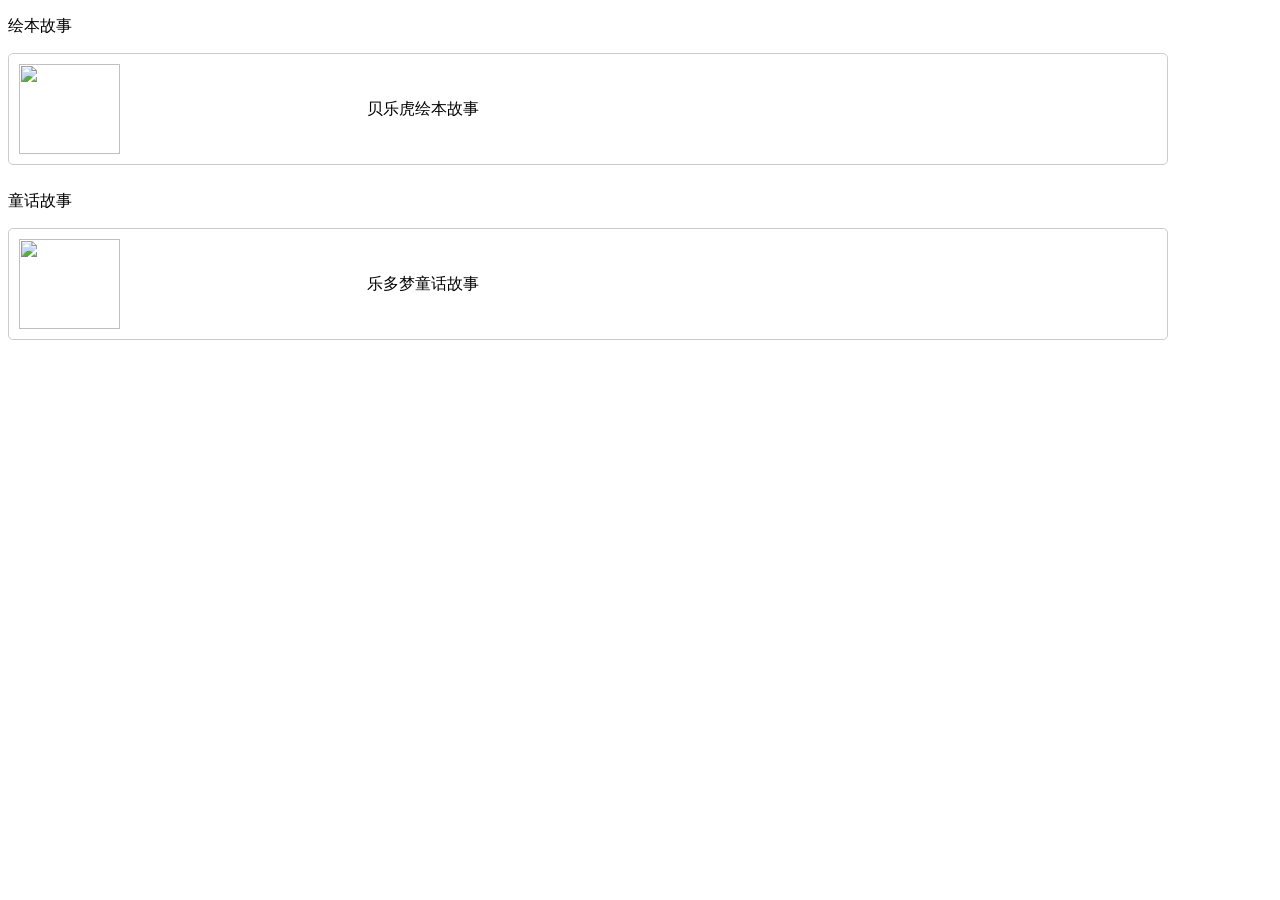
==== docs/index.html @ 776afb4c "dd" ====
<!DOCTYPE html>
<html lang="en">

<head>
    <meta charset="UTF-8">

    <meta name="viewport"
        content="width=device-width, initial-scale=1.0, minimum-scale=0.5, maximum-scale=2.0, user-scalable=yes" />
    <meta name="apple-mobile-web-app-capable" content="yes" />
    <meta name="format-detection" content="telephone=no" />
    <link rel="manifest" href="manifest.json" />
    <title>故事</title>
    <script type="text/javascript" src="js/httpclient.js"></script>
    <style>
        .cate-list {
            display: flex;
            flex-direction: column;
            align-items: flex-start;
            width: 100%;
        }

        .cate-item {
            display: flex;
            align-items: center;
            cursor: pointer;
            text-align: left;
            padding: 10px;
            border: 1px solid #ccc;
            margin-bottom: 10px;
            background-color: white;
            border-radius: 5px;
            width: 90%;
        }

        .cate-item img {
            width: 30%;
            height: 90px;
            margin-right: 10px;
        }

        .cate-item p {
            margin: 0;
            width: 70%;
            font-size: 16px;
        }
    </style>
</head>

<body>
    <div id ="cate-list">
        
    </div>
</body>
<script>
    makeRequest('GET', "json/cate.json", null, (err, data) => {
        for (var cate in data){
            var p = document.createElement("p");
            p.innerHTML = cate;
            document.getElementById("cate-list").appendChild(p);

            var list = data[cate];
            for (var index in list){
                var item = list[index];
                var div = document.createElement("div");
                div.setAttribute("class","cate-list");

                var imgdiv = document.createElement("div");
                imgdiv.setAttribute("class","cate-item");
                imgdiv.setAttribute("data-cate-id",item["id"]);

                var img = document.createElement("img");
                img.setAttribute("src",item["icon"]);
                
                var catName = document.createElement("p");
                catName.innerHTML = item["name"];

                imgdiv.appendChild(img);
                imgdiv.appendChild(catName);

                div.appendChild(imgdiv);

                document.getElementById("cate-list").appendChild(div);
            }
        }

        var cateItems = document.querySelectorAll('.cate-item');
        cateItems.forEach(function (item) {
            item.addEventListener('click', function () {
                var catId = item.getAttribute('data-cate-id');
                window.location.href="cate.html?id="+ catId
            });
        });
    });
    
</script>

</html>
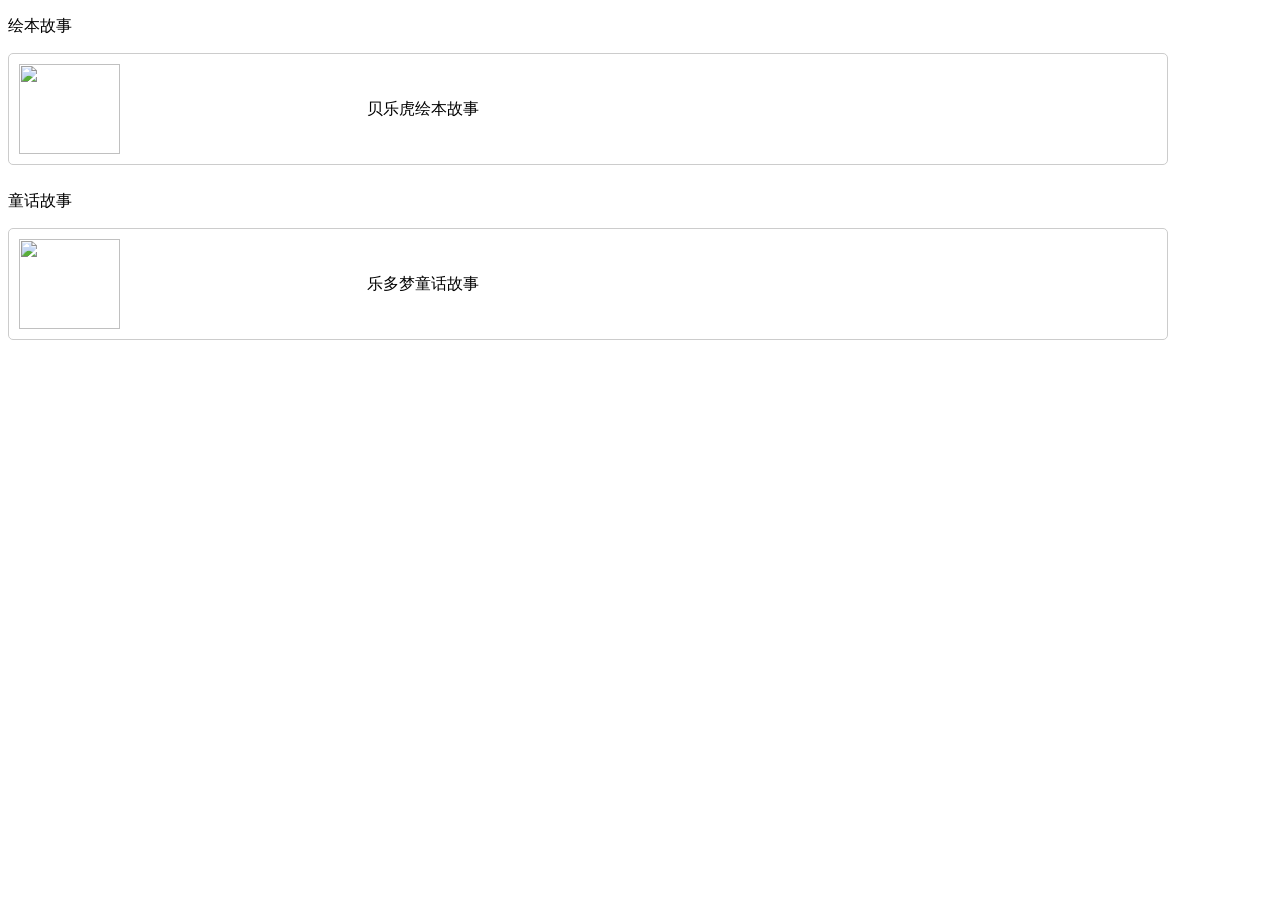
==== commit 60fb108f: "cv" ====
--- a/docs/index.html
+++ b/docs/index.html
@@ -45,7 +45,27 @@
         }
     </style>
 </head>
-
+<script>
+    const registerServiceWorker = async () => {
+  if ("serviceWorker" in navigator) {
+    try {
+      const registration = await navigator.serviceWorker.register("/js/sw.js", {
+        scope: "/",
+      });
+      if (registration.installing) {
+        console.log("Service worker installing");
+      } else if (registration.waiting) {
+        console.log("Service worker installed");
+      } else if (registration.active) {
+        console.log("Service worker active");
+      }
+    } catch (error) {
+      console.error(`Registration failed with ${error}`);
+    }
+  }
+};
+   registerServiceWorker();
+</script>
 <body>
     <div id ="cate-list">
         
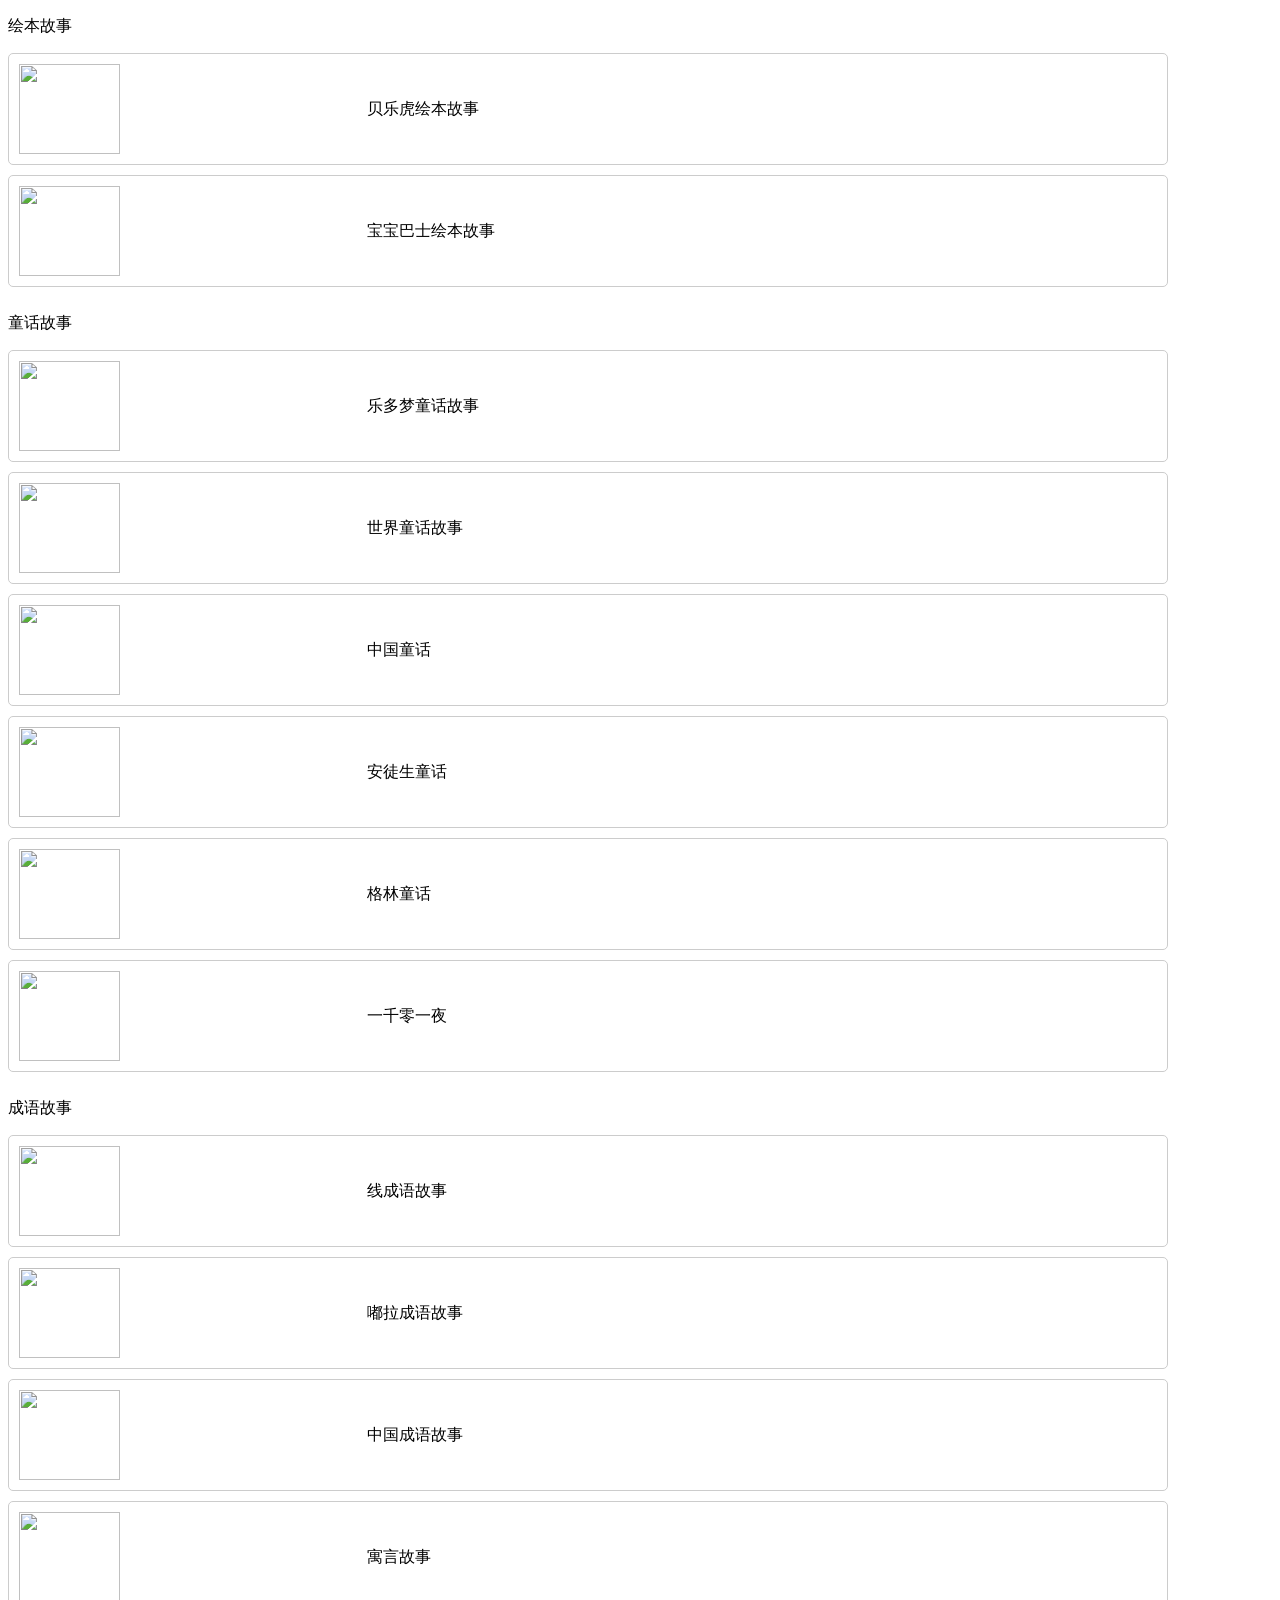
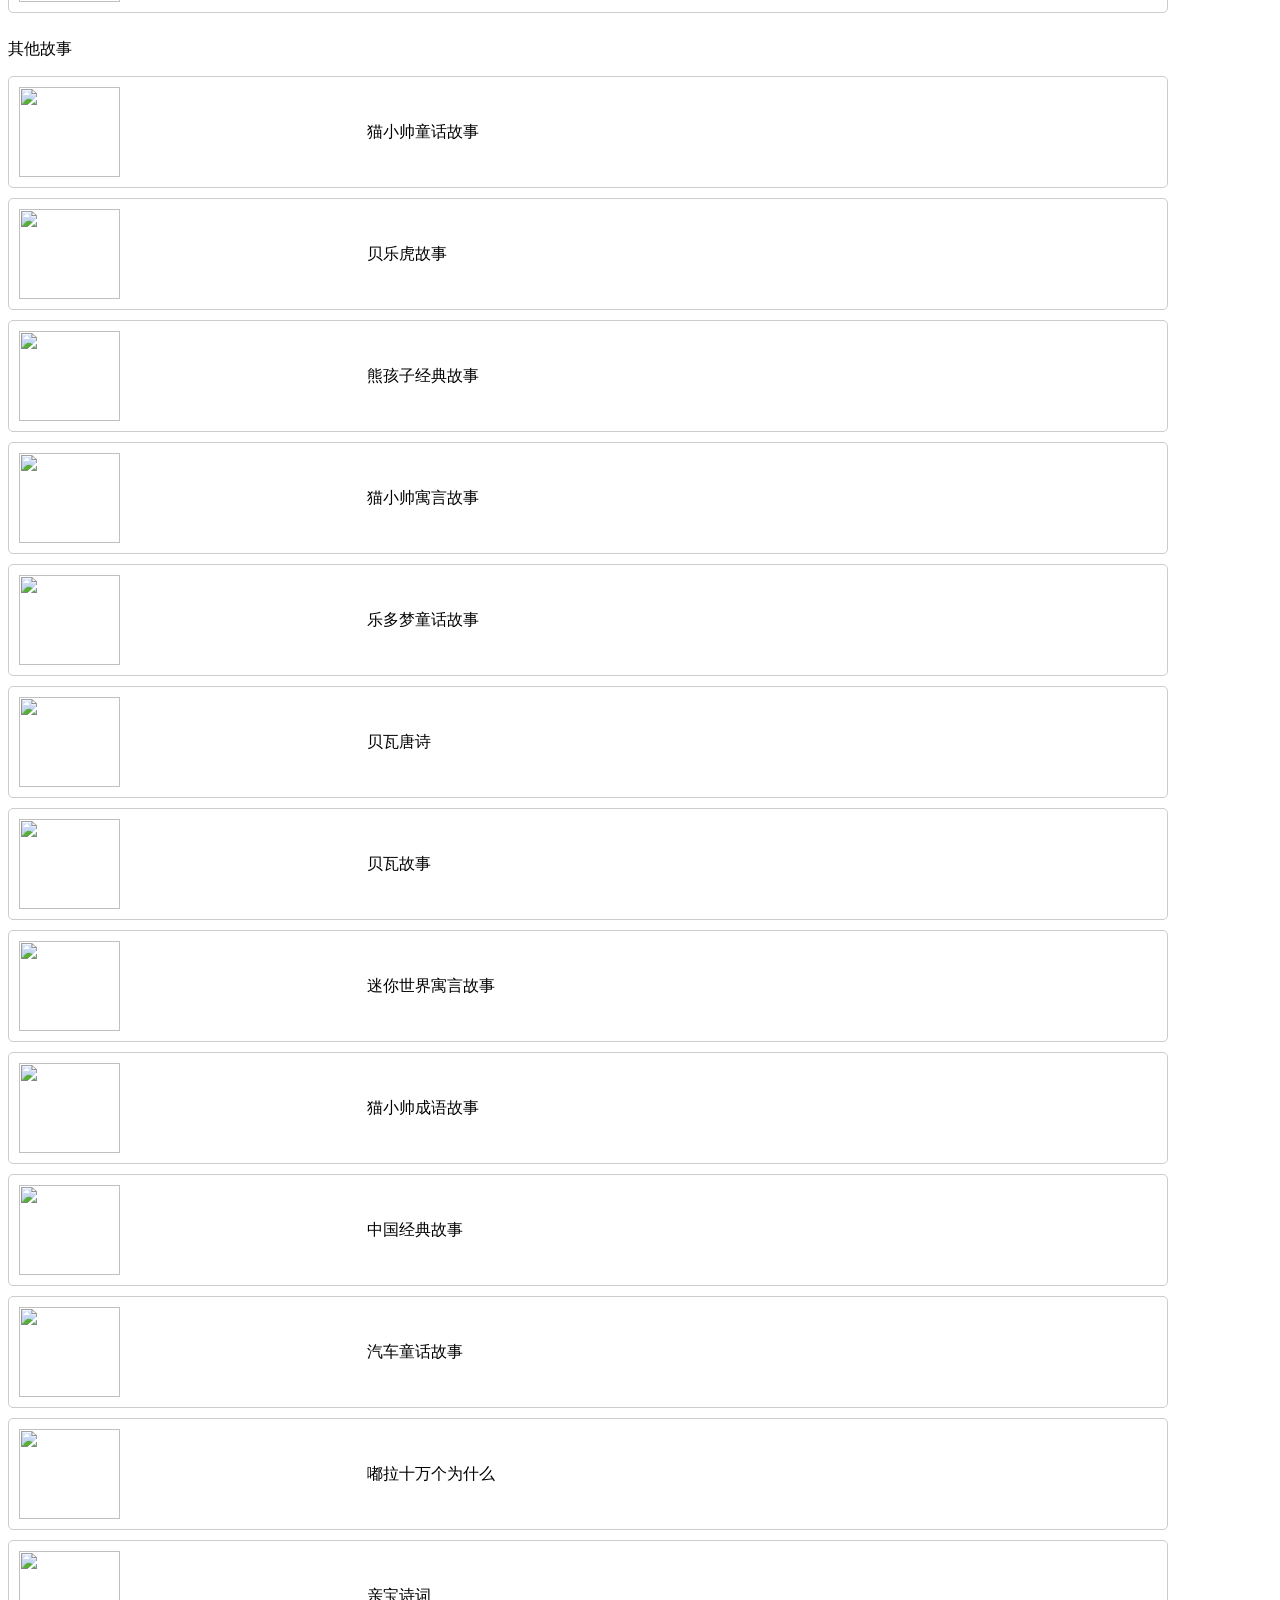
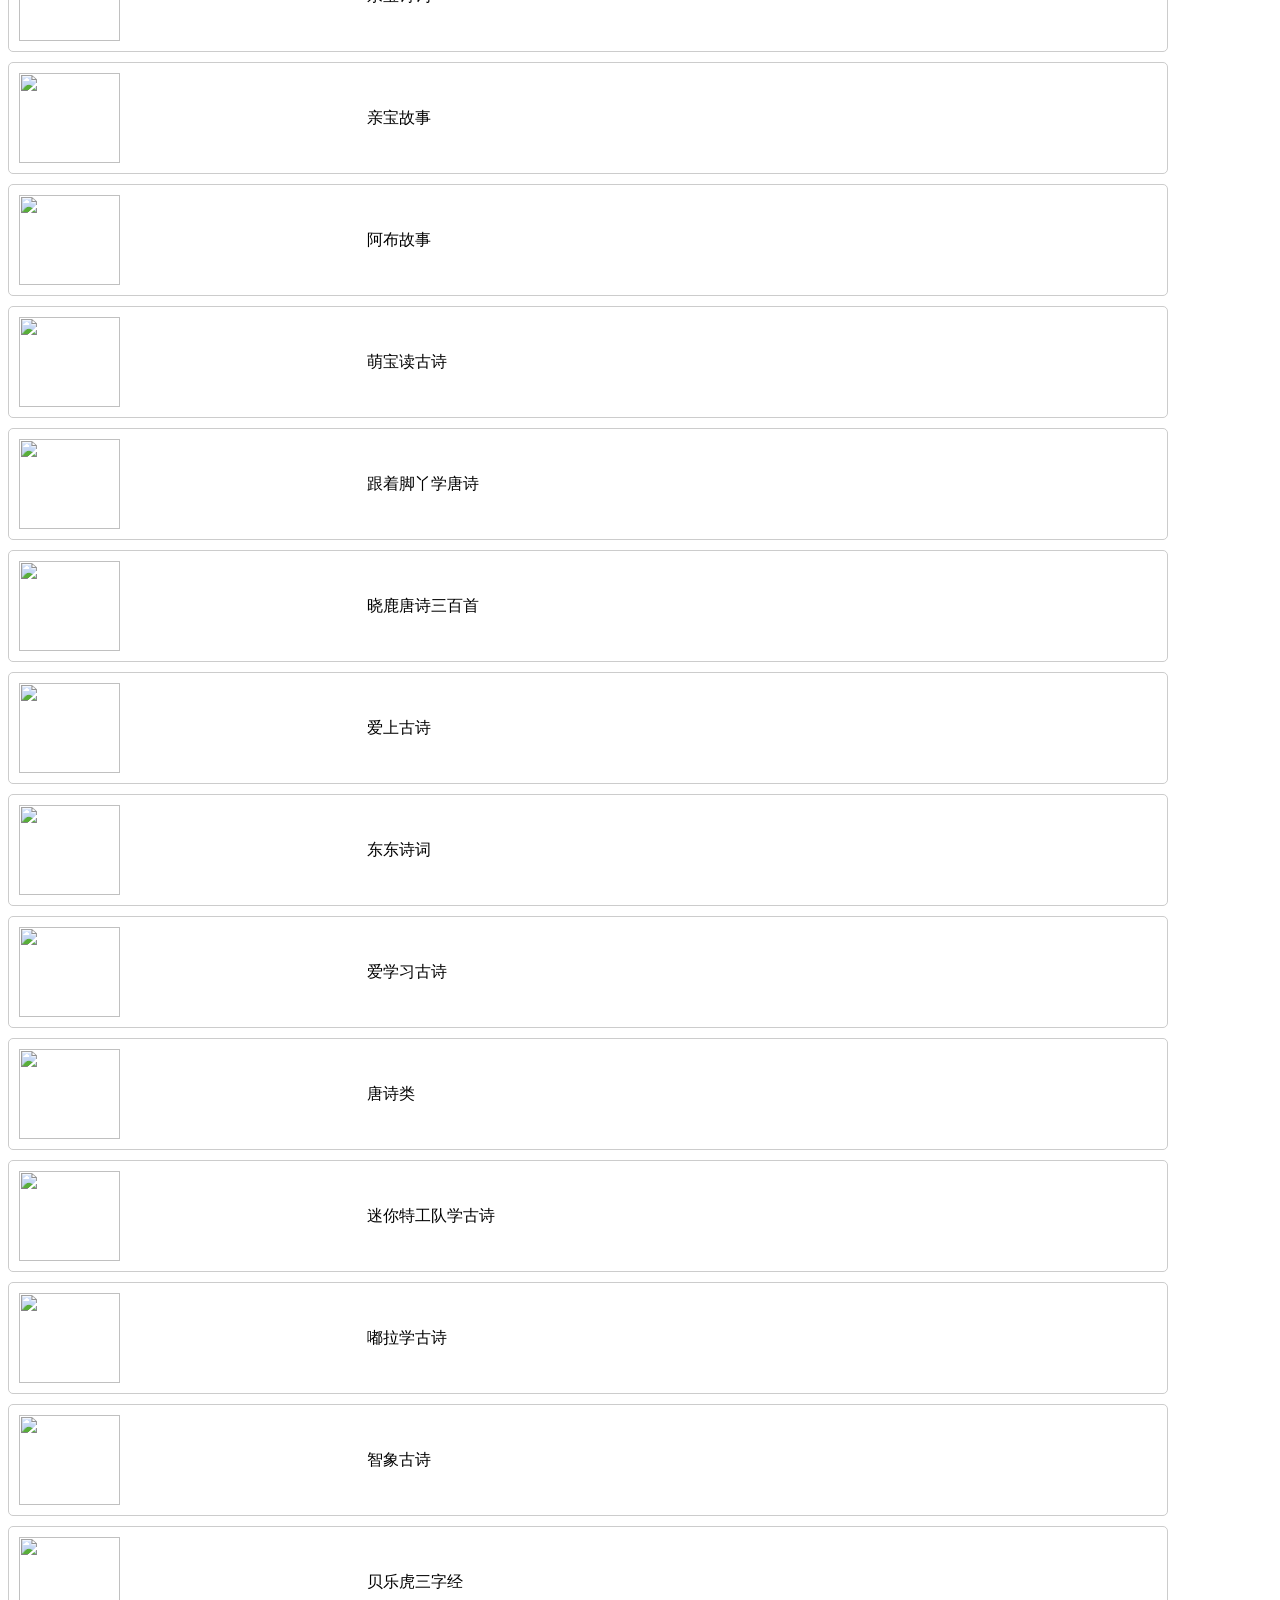
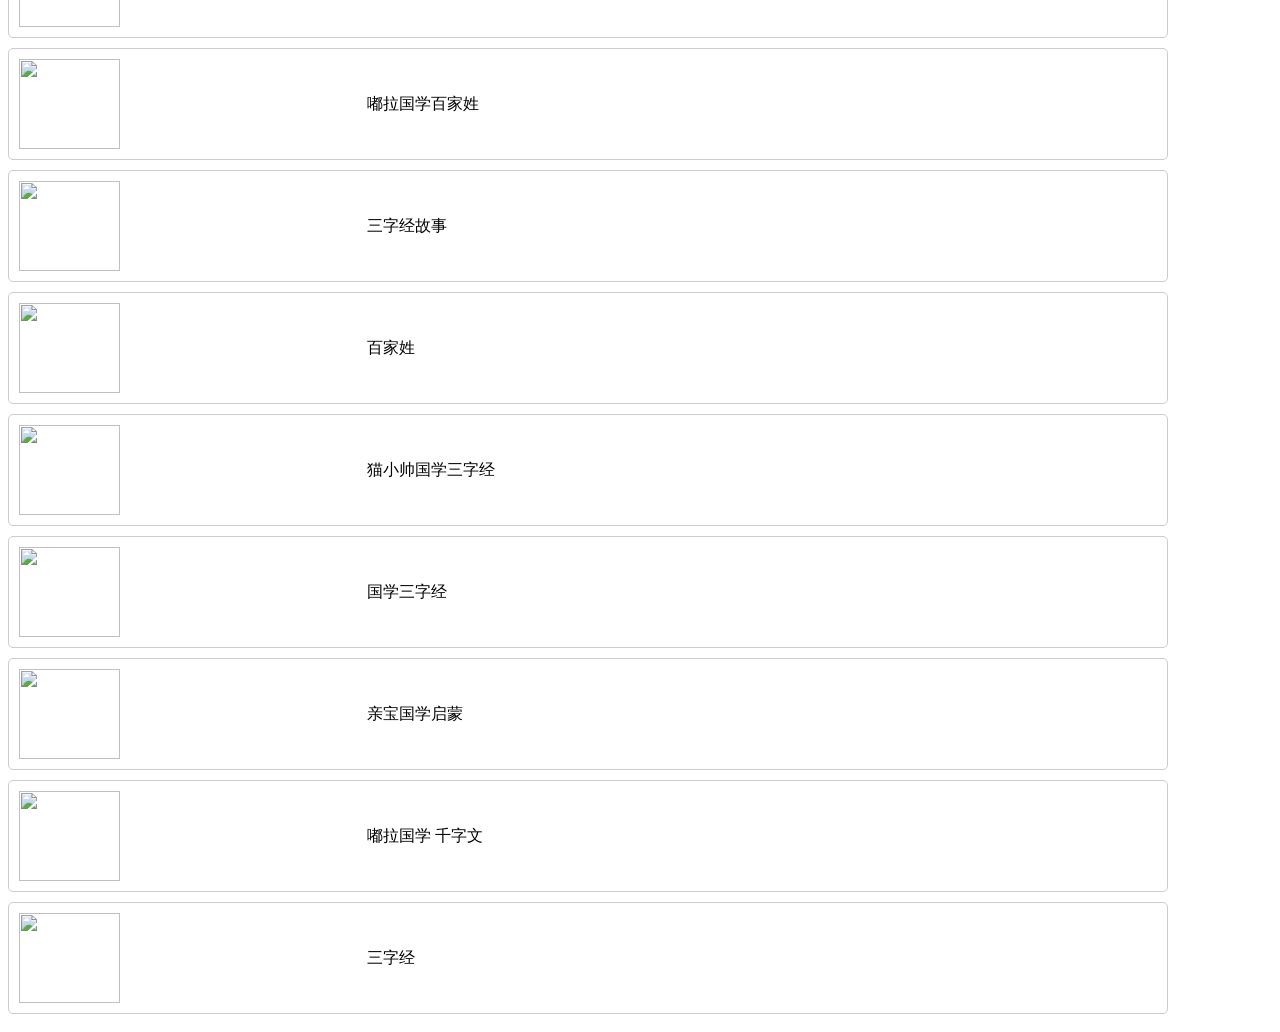
==== commit 988b484c: "dd" ====
--- a/docs/index.html
+++ b/docs/index.html
@@ -3,7 +3,7 @@
 
 <head>
     <meta charset="UTF-8">
-
+    <link rel="icon" type="image/png" href="icons/48.png">
     <meta name="viewport"
         content="width=device-width, initial-scale=1.0, minimum-scale=0.5, maximum-scale=2.0, user-scalable=yes" />
     <meta name="apple-mobile-web-app-capable" content="yes" />
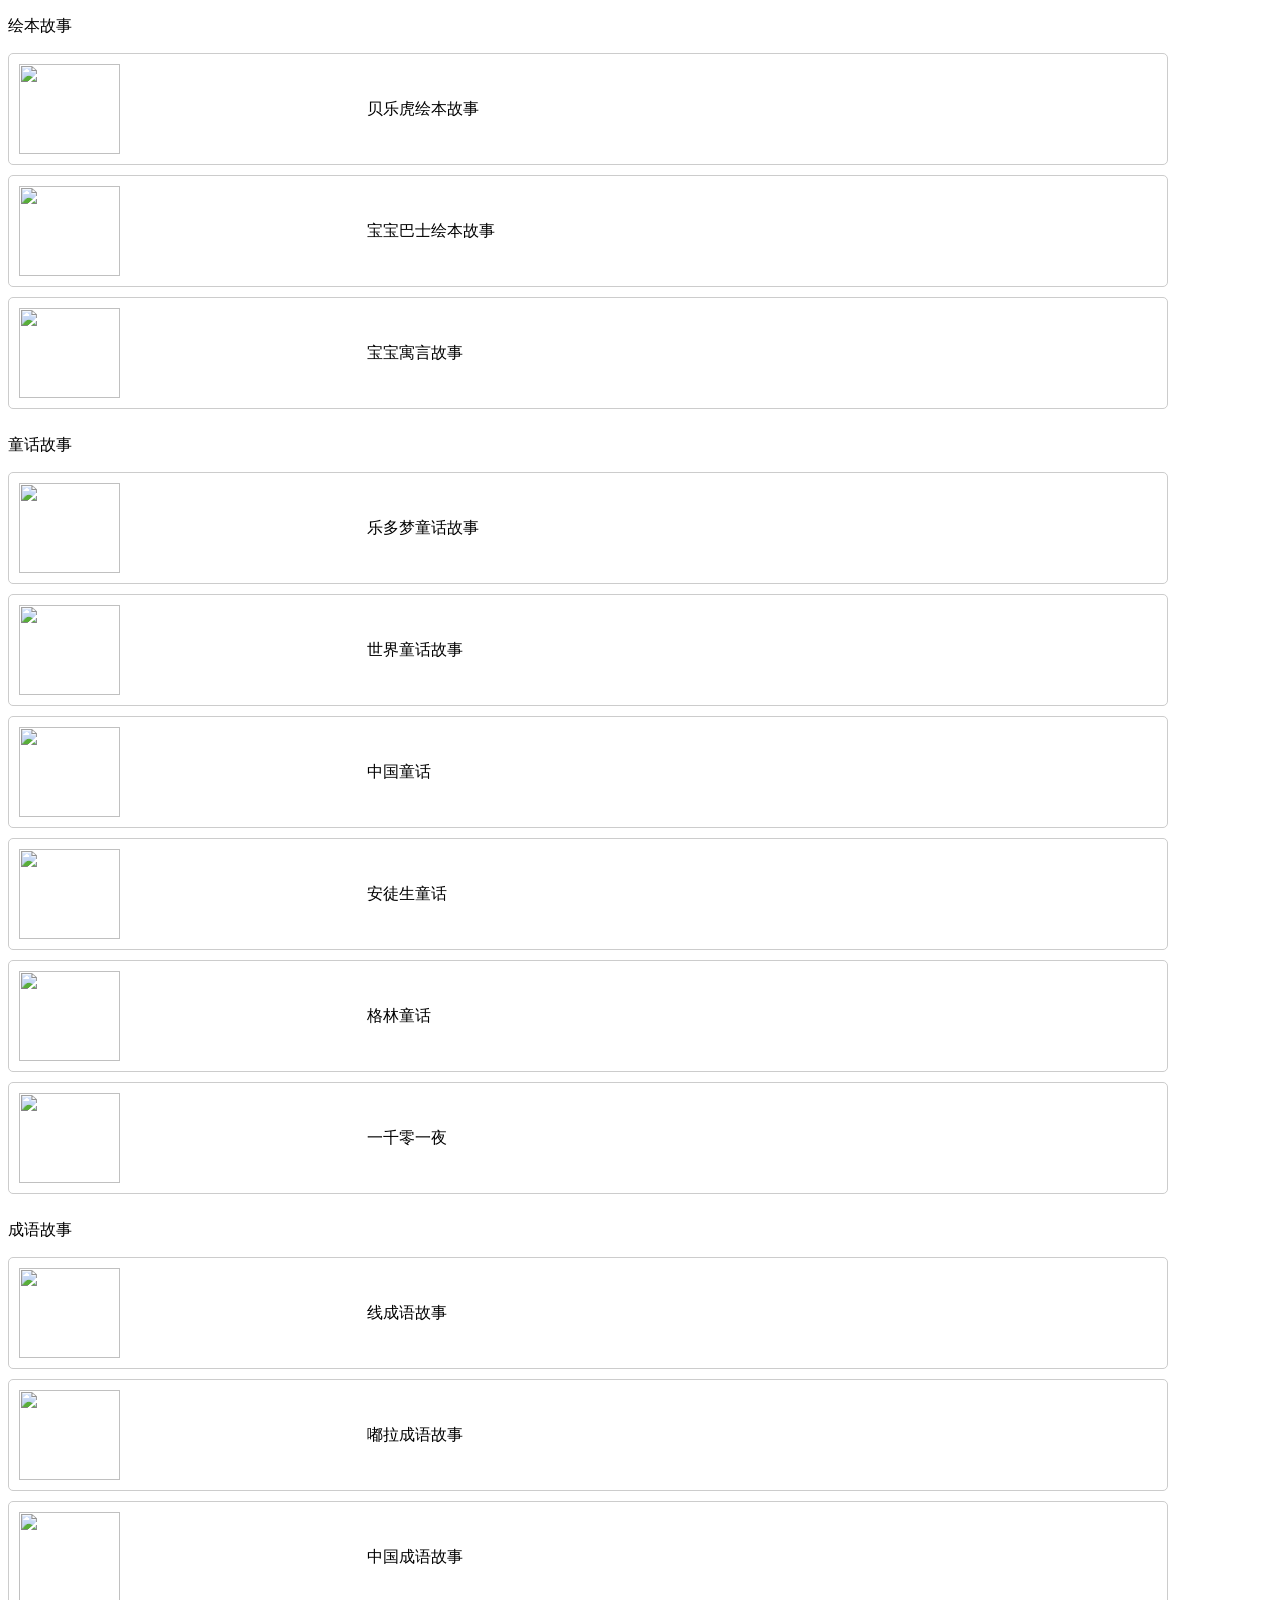
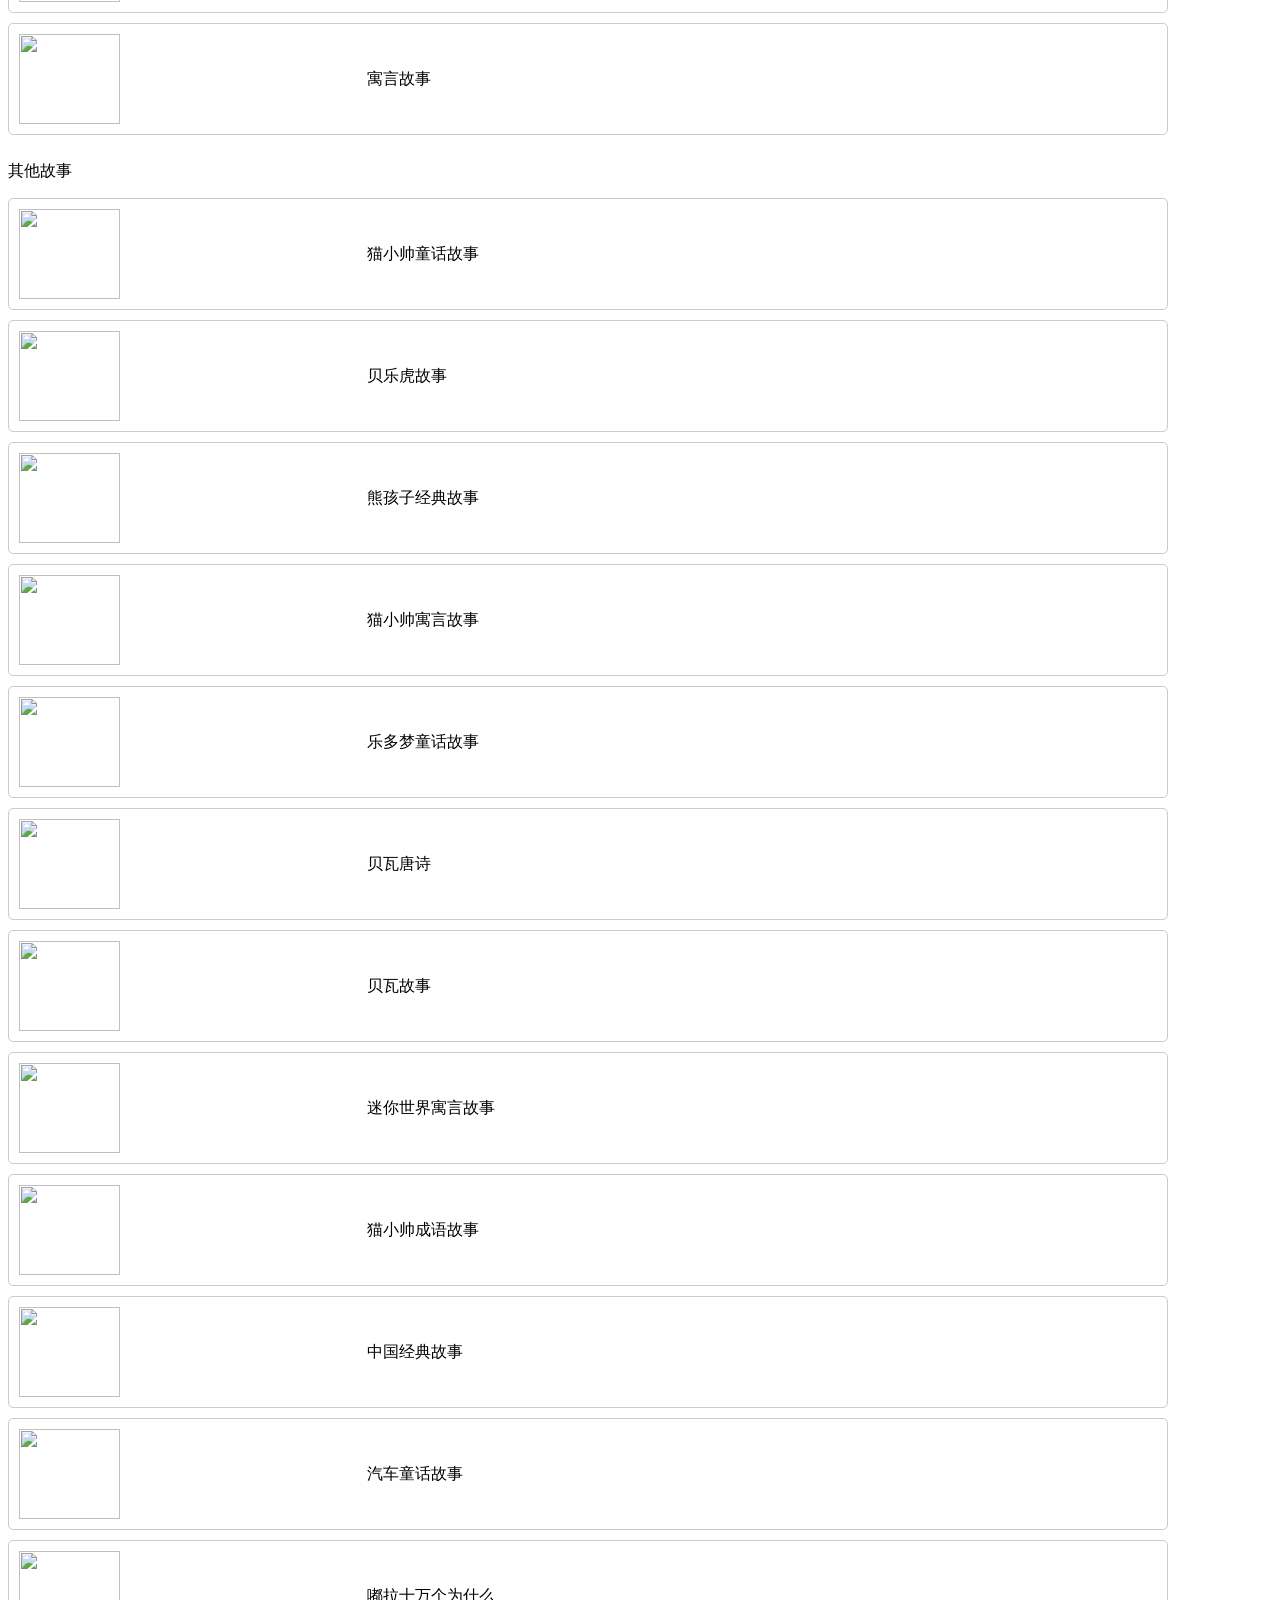
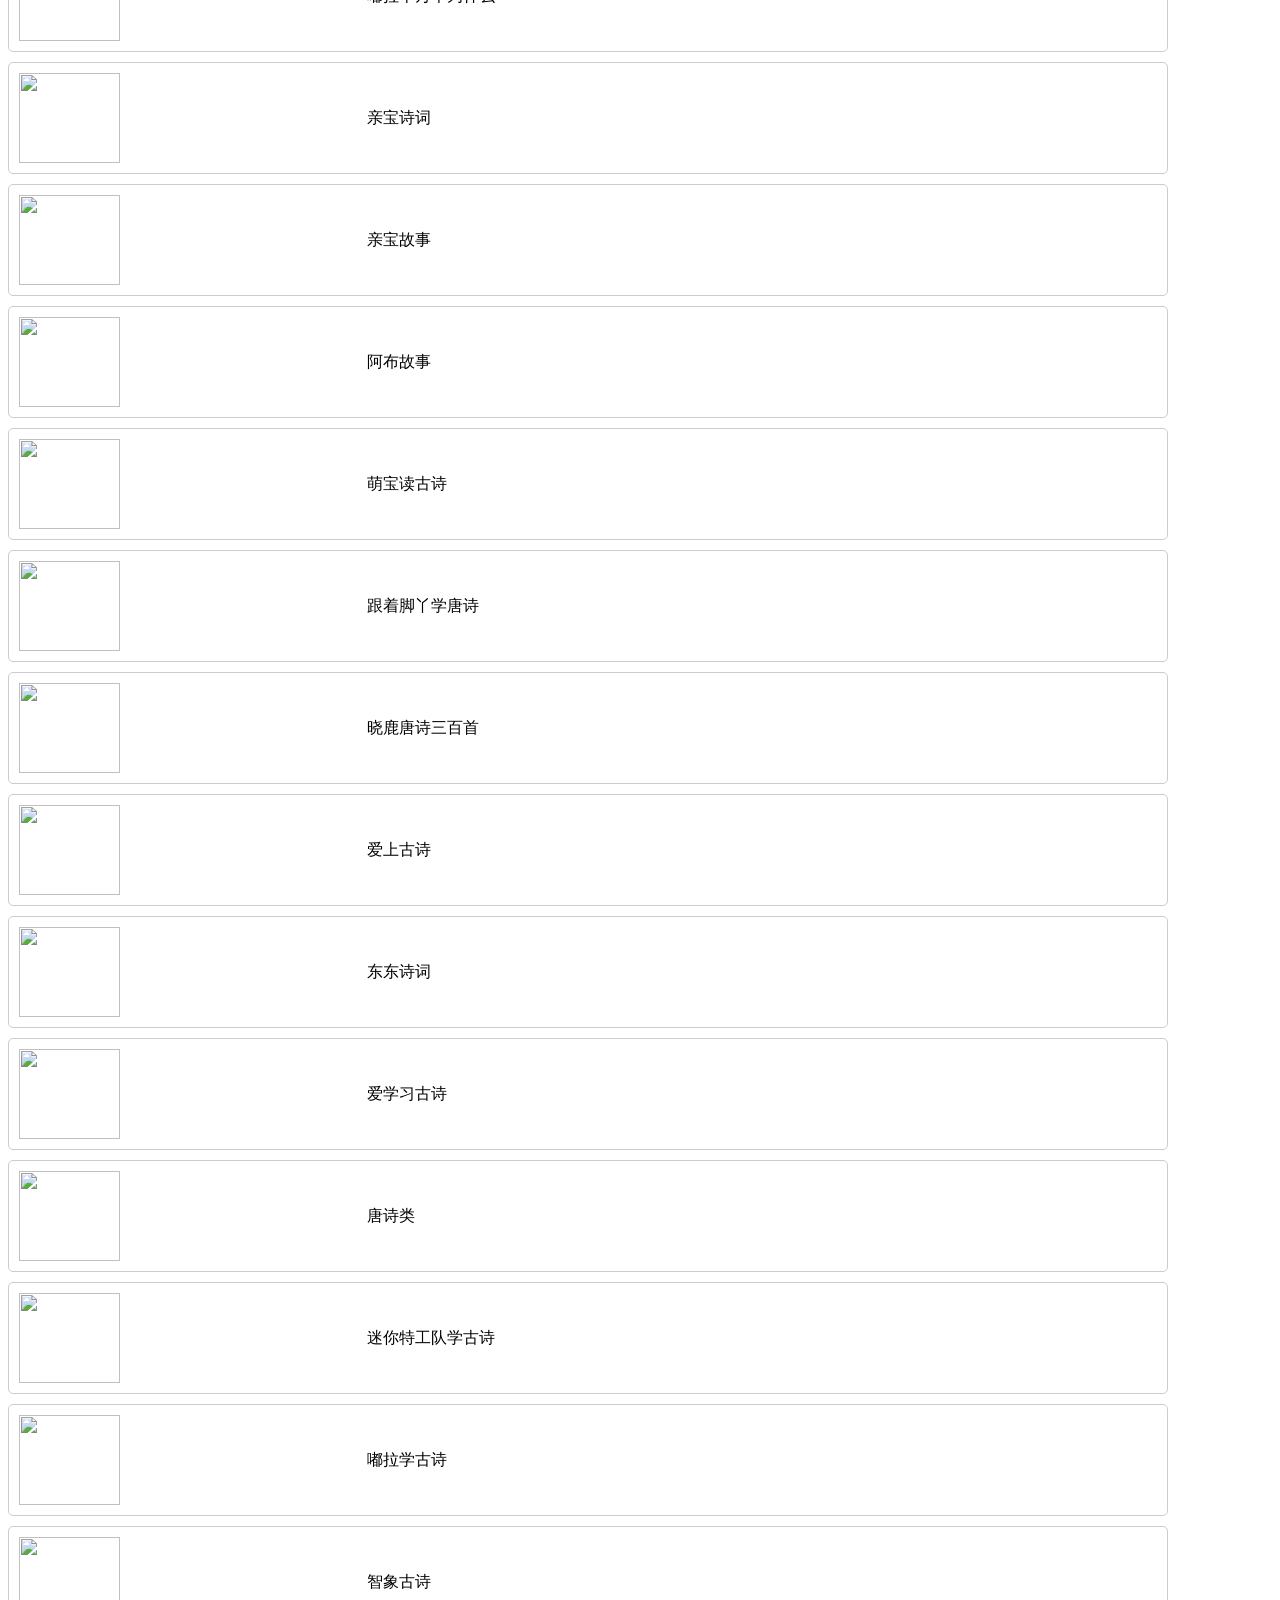
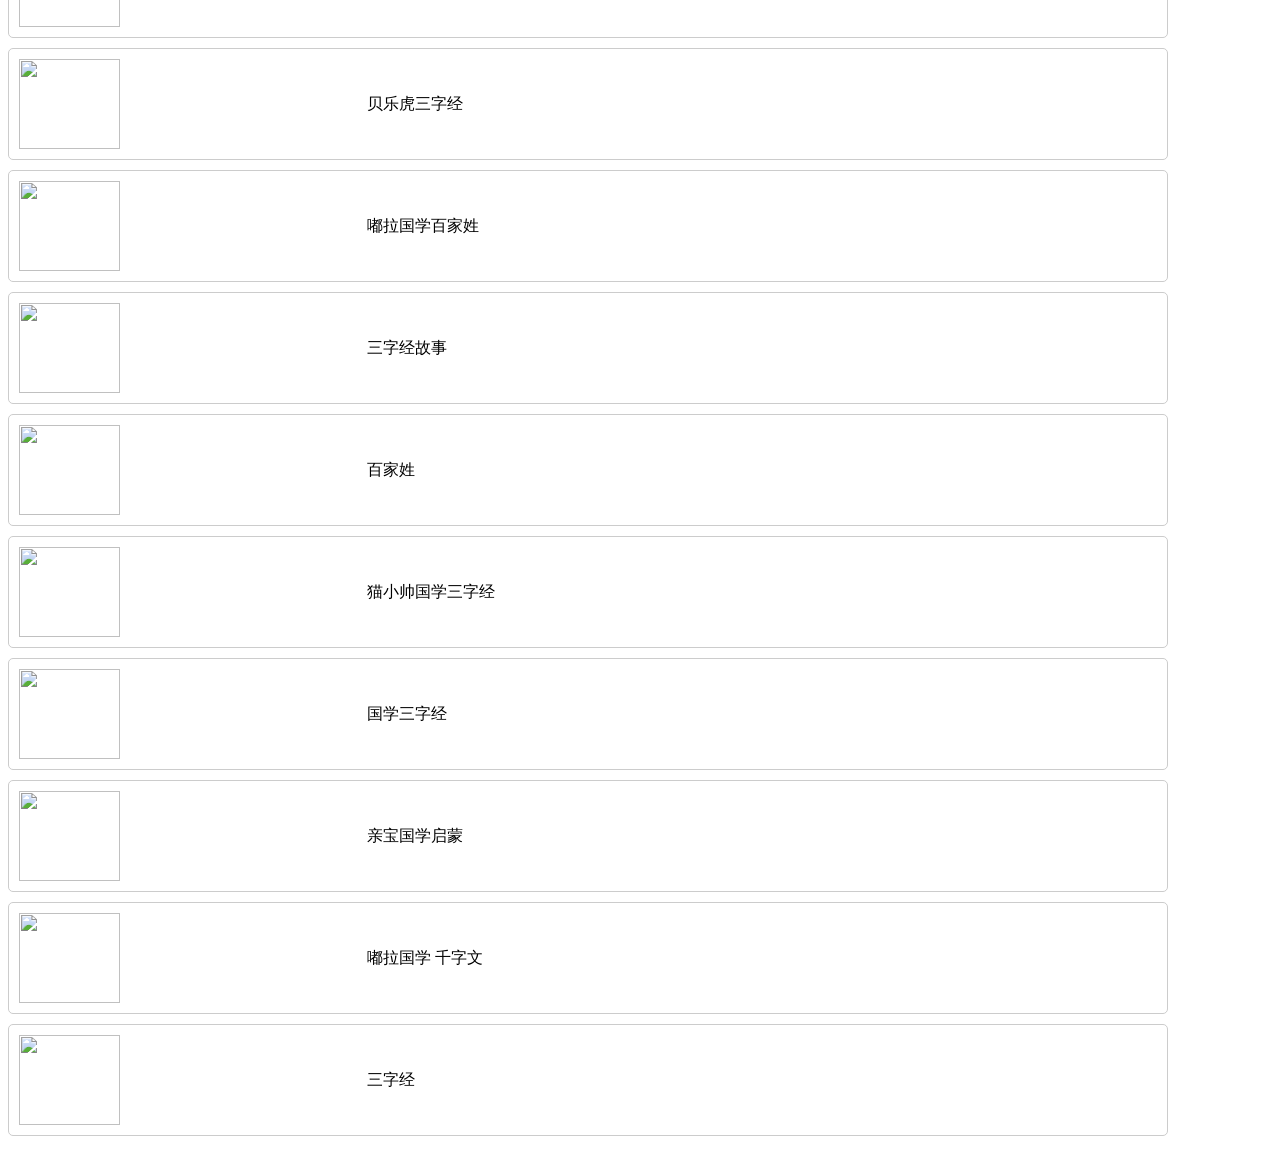
==== commit 2363531e: "ss" ====
--- a/docs/index.html
+++ b/docs/index.html
@@ -87,6 +87,7 @@
                 var imgdiv = document.createElement("div");
                 imgdiv.setAttribute("class","cate-item");
                 imgdiv.setAttribute("data-cate-id",item["id"]);
+                imgdiv.setAttribute("data-source", item["source"]);
 
                 var img = document.createElement("img");
                 img.setAttribute("src",item["icon"]);
@@ -107,7 +108,13 @@
         cateItems.forEach(function (item) {
             item.addEventListener('click', function () {
                 var catId = item.getAttribute('data-cate-id');
-                window.location.href="cate.html?id="+ catId
+                var source = item.getAttribute('data-source');
+                if(source=="bilibili"){
+                  window.location.href="cate_bilibili.html?id="+ catId
+                }else{
+                  window.location.href="cate.html?id="+ catId
+                }
+              
             });
         });
     });
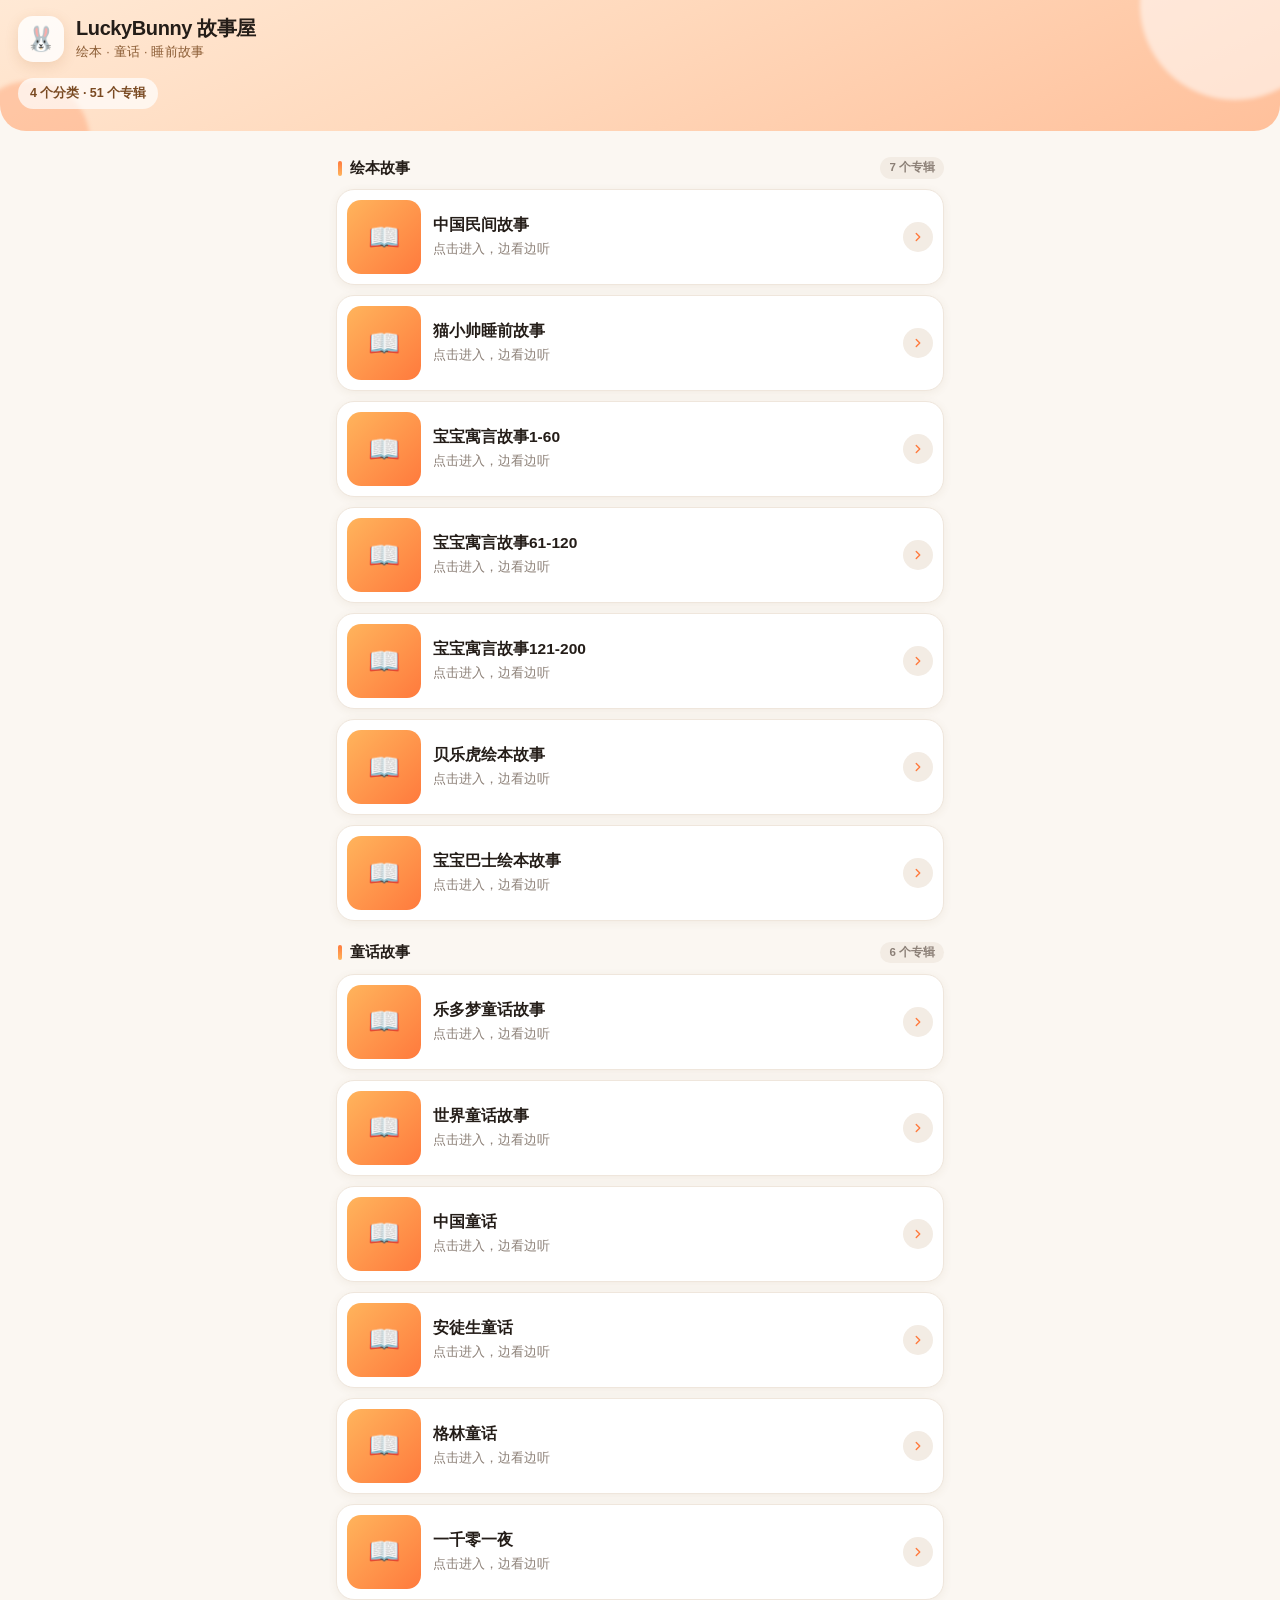
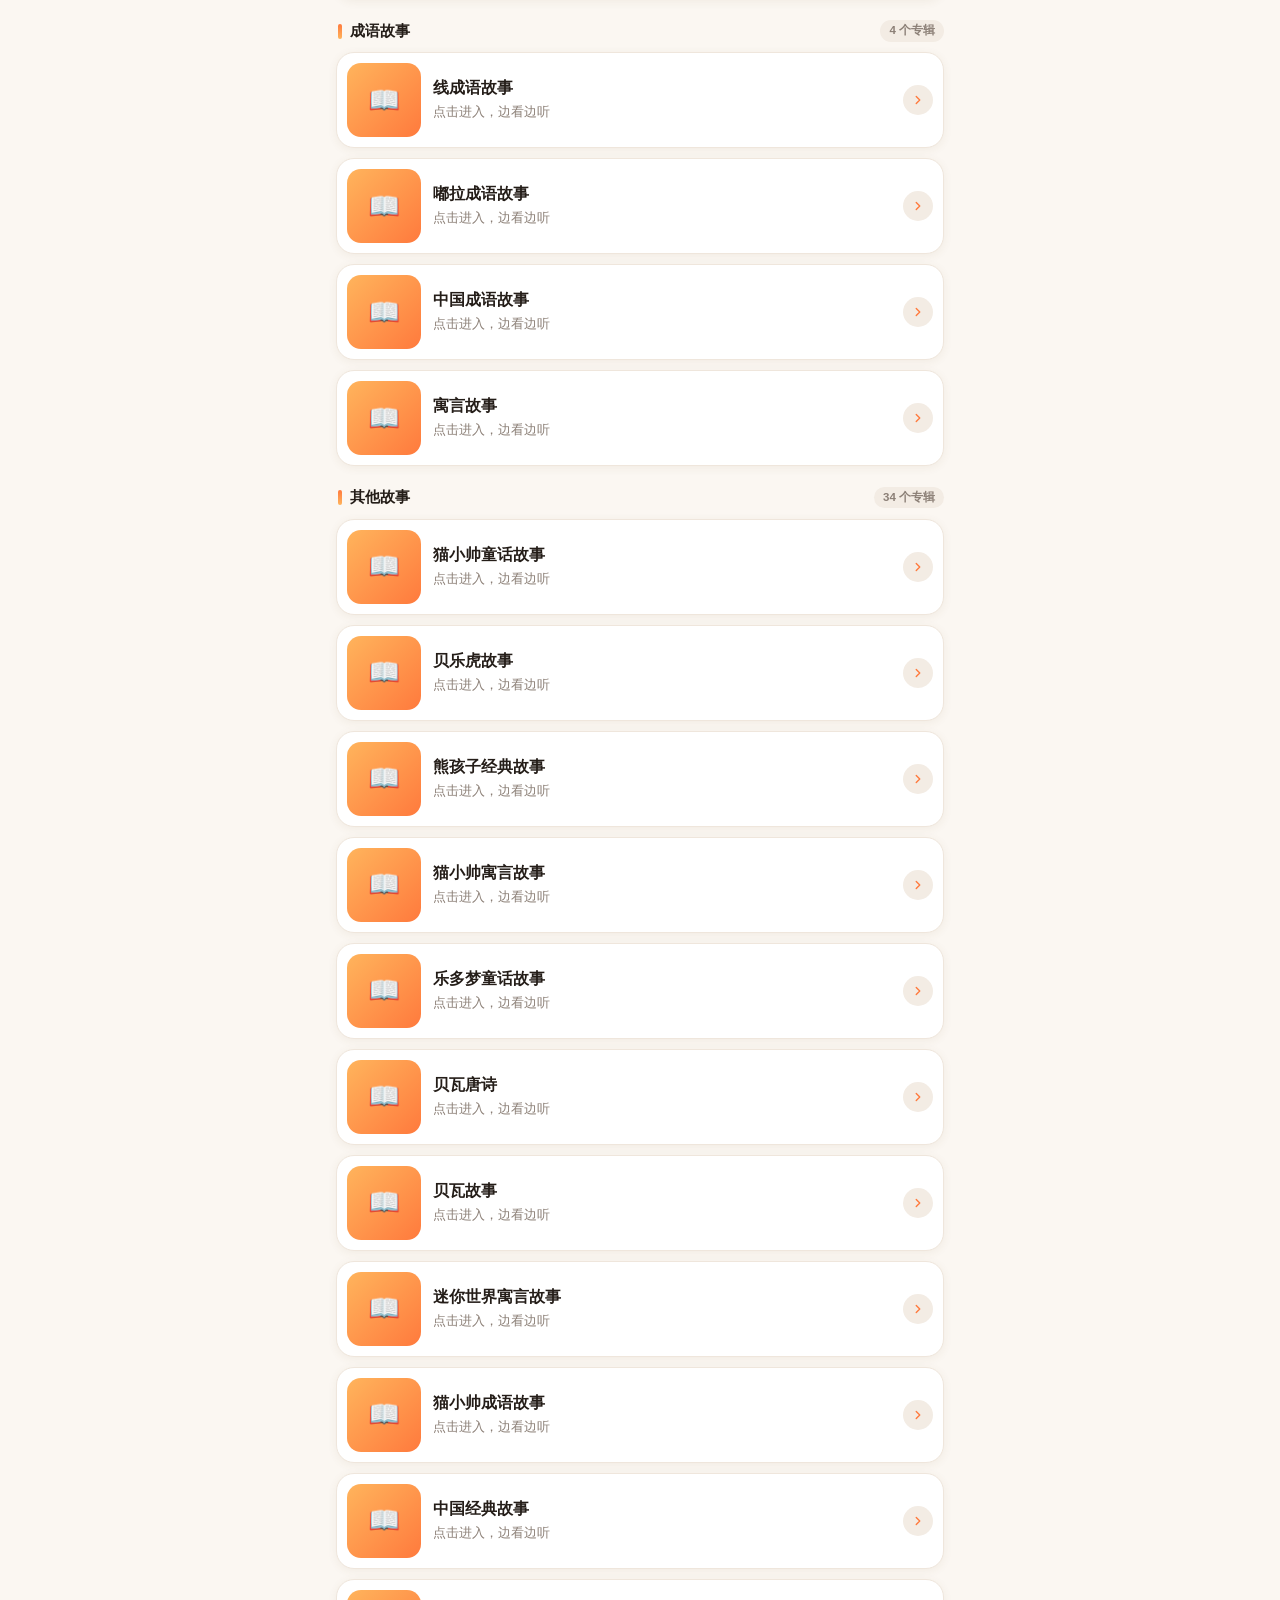
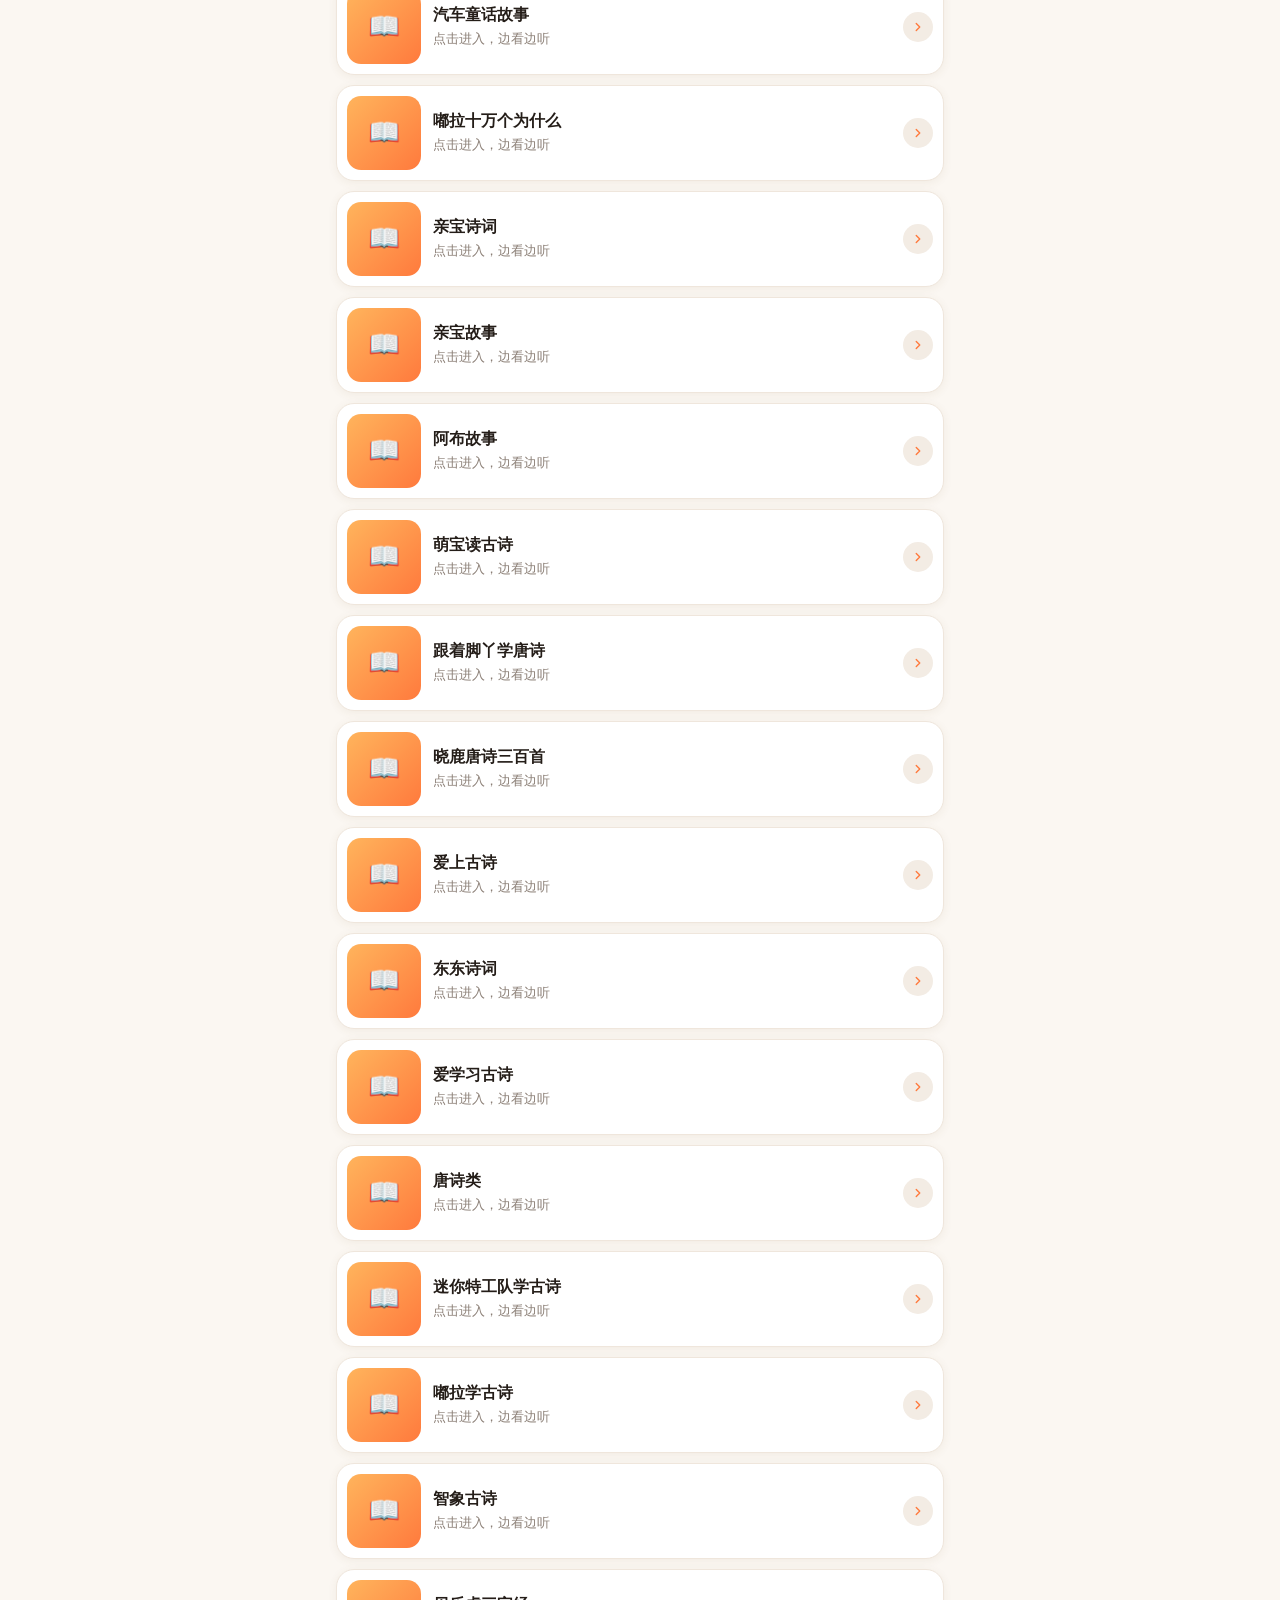
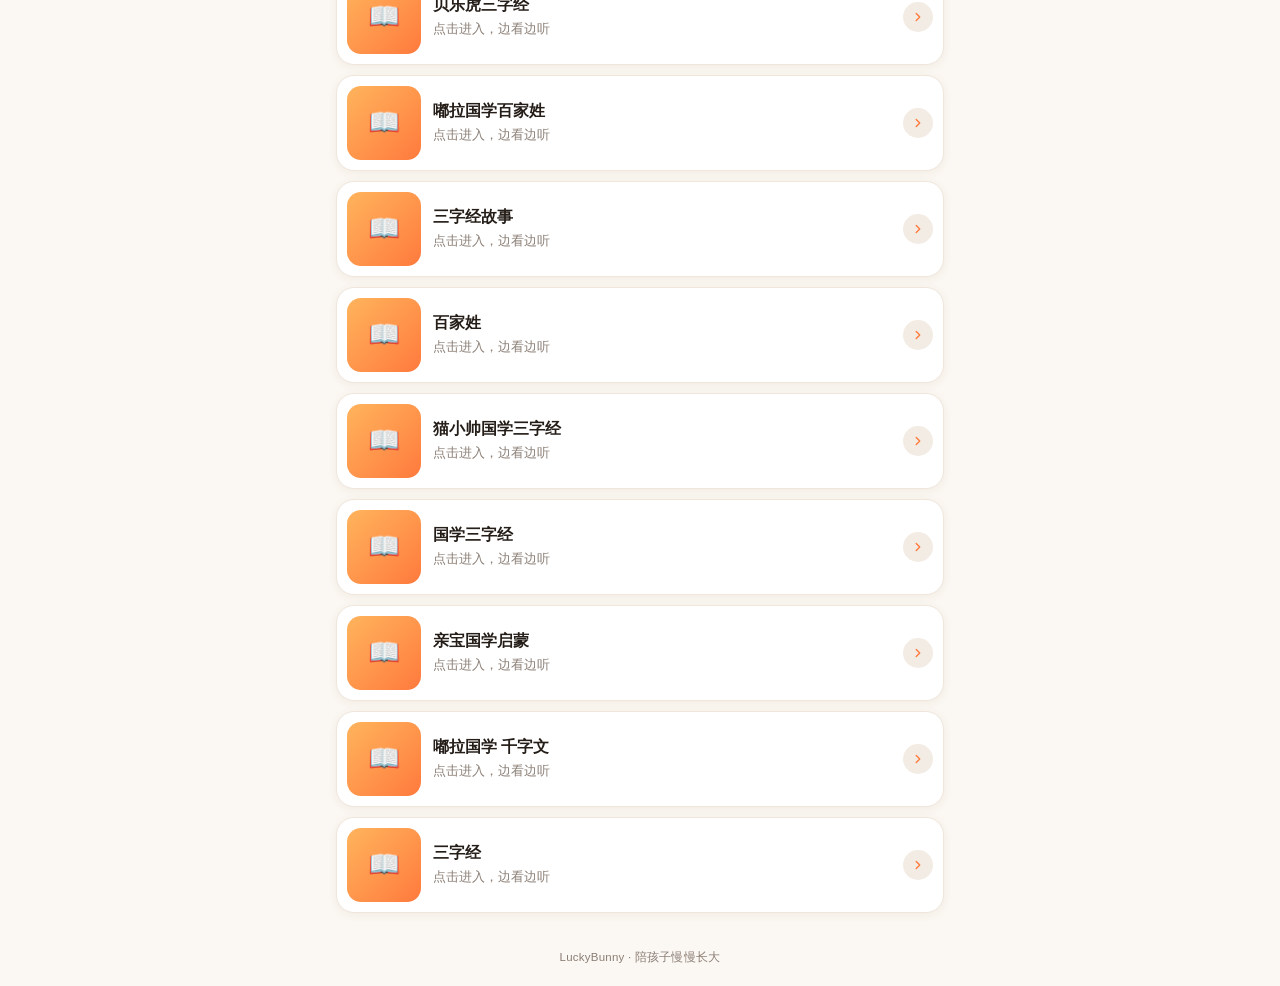
==== commit 9d11d137: "feat(ui): 移动端优先重做分类页与播放页界面" ====
--- a/docs/index.html
+++ b/docs/index.html
@@ -1,124 +1,557 @@
 <!DOCTYPE html>
-<html lang="en">
+<html lang="zh-CN">
 
 <head>
     <meta charset="UTF-8">
-    <link rel="icon" type="image/png" href="icons/48.png">
-    <meta name="viewport"
-        content="width=device-width, initial-scale=1.0, minimum-scale=0.5, maximum-scale=2.0, user-scalable=yes" />
-    <meta name="apple-mobile-web-app-capable" content="yes" />
-    <meta name="format-detection" content="telephone=no" />
-    <link rel="manifest" href="manifest.json" />
-    <title>故事</title>
-    <script type="text/javascript" src="js/httpclient.js"></script>
+    <meta name="viewport" content="width=device-width, initial-scale=1.0, viewport-fit=cover">
+    <meta name="theme-color" content="#fbf7f2" media="(prefers-color-scheme: light)">
+    <meta name="theme-color" content="#141110" media="(prefers-color-scheme: dark)">
+    <meta name="apple-mobile-web-app-capable" content="yes">
+    <meta name="apple-mobile-web-app-status-bar-style" content="default">
+    <meta name="format-detection" content="telephone=no">
+    <title>LuckyBunny 故事屋</title>
+    <link rel="preconnect" href="https://vthumb.ykimg.com">
     <style>
-        .cate-list {
-            display: flex;
-            flex-direction: column;
-            align-items: flex-start;
-            width: 100%;
-        }
-
-        .cate-item {
+        :root {
+            --bg: #fbf7f2;
+            --bg-soft: #f3ece4;
+            --card: #ffffff;
+            --ink: #241d18;
+            --sub: #8b7f76;
+            --line: #efe6dc;
+            --brand: #ff7a3d;
+            --brand-2: #ffb45c;
+            --shadow: 0 8px 28px rgba(120, 80, 40, .10);
+            --shadow-sm: 0 2px 10px rgba(120, 80, 40, .07);
+            --safe-t: env(safe-area-inset-top, 0px);
+            --safe-b: env(safe-area-inset-bottom, 0px);
+            --safe-l: env(safe-area-inset-left, 0px);
+            --safe-r: env(safe-area-inset-right, 0px);
+        }
+
+        @media (prefers-color-scheme: dark) {
+            :root {
+                --bg: #141110;
+                --bg-soft: #201b17;
+                --card: #1f1a16;
+                --ink: #f4ede4;
+                --sub: #a2948a;
+                --line: #2e2620;
+                --brand: #ff8b52;
+                --brand-2: #ffc078;
+                --shadow-sm: 0 2px 10px rgba(0, 0, 0, .35);
+                --shadow: 0 8px 28px rgba(0, 0, 0, .45);
+            }
+        }
+
+        * {
+            box-sizing: border-box;
+            margin: 0;
+            padding: 0;
+            -webkit-tap-highlight-color: transparent;
+        }
+
+        html {
+            -webkit-text-size-adjust: 100%;
+        }
+
+        body {
+            min-height: 100vh;
+            background: var(--bg);
+            color: var(--ink);
+            font-family: -apple-system, BlinkMacSystemFont, "PingFang SC", "Hiragino Sans GB",
+                "Microsoft YaHei", "Segoe UI", Roboto, sans-serif;
+            font-size: 16px;
+            line-height: 1.5;
+            overflow-x: hidden;
+            padding-left: var(--safe-l);
+            padding-right: var(--safe-r);
+            -webkit-font-smoothing: antialiased;
+        }
+
+        a {
+            text-decoration: none;
+            color: inherit;
+        }
+
+        /* ============ 顶部 Header ============ */
+        .hero {
+            position: relative;
+            padding: calc(16px + var(--safe-t)) 18px 22px;
+            background: linear-gradient(155deg, #ffe9d5 0%, #ffd8bb 46%, #ffc09b 100%);
+            border-radius: 0 0 26px 26px;
+            overflow: hidden;
+            isolation: isolate;
+        }
+
+        @media (prefers-color-scheme: dark) {
+            .hero {
+                background: linear-gradient(155deg, #3b2a1e 0%, #33231a 50%, #2a1d16 100%);
+            }
+        }
+
+        .hero::before,
+        .hero::after {
+            content: "";
+            position: absolute;
+            border-radius: 50%;
+            z-index: -1;
+            filter: blur(2px);
+        }
+
+        .hero::before {
+            width: 190px;
+            height: 190px;
+            top: -90px;
+            right: -50px;
+            background: rgba(255, 255, 255, .55);
+        }
+
+        .hero::after {
+            width: 120px;
+            height: 120px;
+            bottom: -70px;
+            left: -30px;
+            background: rgba(255, 122, 61, .28);
+        }
+
+        @media (prefers-color-scheme: dark) {
+            .hero::before {
+                background: rgba(255, 255, 255, .06);
+            }
+
+            .hero::after {
+                background: rgba(255, 122, 61, .18);
+            }
+        }
+
+        .brand {
             display: flex;
             align-items: center;
+            gap: 12px;
+        }
+
+        .badge {
+            width: 46px;
+            height: 46px;
+            flex: none;
+            display: grid;
+            place-items: center;
+            font-size: 24px;
+            border-radius: 15px;
+            background: rgba(255, 255, 255, .82);
+            box-shadow: 0 4px 14px rgba(170, 100, 40, .16);
+        }
+
+        @media (prefers-color-scheme: dark) {
+            .badge {
+                background: rgba(255, 255, 255, .1);
+            }
+        }
+
+        .brand-text h1 {
+            font-size: 20px;
+            font-weight: 800;
+            letter-spacing: -.02em;
+            line-height: 1.25;
+        }
+
+        .brand-text p {
+            margin-top: 2px;
+            font-size: 12.5px;
+            color: #8a5b33;
+            letter-spacing: .02em;
+        }
+
+        @media (prefers-color-scheme: dark) {
+            .brand-text p {
+                color: #c9a88c;
+            }
+        }
+
+        .hero-meta {
+            display: inline-flex;
+            align-items: center;
+            gap: 6px;
+            margin-top: 16px;
+            padding: 6px 12px;
+            font-size: 12.5px;
+            font-weight: 600;
+            color: #7a4a22;
+            background: rgba(255, 255, 255, .7);
+            border-radius: 999px;
+        }
+
+        @media (prefers-color-scheme: dark) {
+            .hero-meta {
+                color: #d7b697;
+                background: rgba(255, 255, 255, .1);
+            }
+        }
+
+        /* ============ 内容区 ============ */
+        .wrap {
+            padding: 6px 16px calc(28px + var(--safe-b));
+            max-width: 640px;
+            margin: 0 auto;
+        }
+
+        .cat-block {
+            margin-top: 20px;
+        }
+
+        .cat-head {
+            display: flex;
+            align-items: center;
+            gap: 8px;
+            margin-bottom: 10px;
+            padding-left: 2px;
+        }
+
+        .cat-head h2 {
+            font-size: 15px;
+            font-weight: 800;
+            letter-spacing: -.01em;
+        }
+
+        .cat-head .dot {
+            width: 4px;
+            height: 15px;
+            border-radius: 3px;
+            background: linear-gradient(180deg, var(--brand), var(--brand-2));
+        }
+
+        .cat-head .count {
+            margin-left: auto;
+            font-size: 11.5px;
+            font-weight: 600;
+            color: var(--sub);
+            background: var(--bg-soft);
+            border-radius: 999px;
+            padding: 2px 9px;
+        }
+
+        .cat-list {
+            display: grid;
+            gap: 10px;
+        }
+
+        .card {
+            display: flex;
+            align-items: center;
+            gap: 12px;
+            width: 100%;
+            padding: 10px;
+            background: var(--card);
+            border: 1px solid var(--line);
+            border-radius: 18px;
+            box-shadow: var(--shadow-sm);
             cursor: pointer;
             text-align: left;
-            padding: 10px;
-            border: 1px solid #ccc;
+            font: inherit;
+            color: inherit;
+            transition: transform .18s cubic-bezier(.2, .8, .3, 1), box-shadow .18s;
+            animation: rise .45s cubic-bezier(.2, .8, .3, 1) both;
+        }
+
+        .card:active {
+            transform: scale(.975);
+            box-shadow: 0 1px 6px rgba(120, 80, 40, .08);
+        }
+
+        .thumb {
+            position: relative;
+            width: 74px;
+            height: 74px;
+            flex: none;
+            border-radius: 14px;
+            overflow: hidden;
+            background: linear-gradient(135deg, var(--brand-2), var(--brand));
+            display: grid;
+            place-items: center;
+            font-size: 26px;
+        }
+
+        .thumb img {
+            position: absolute;
+            inset: 0;
+            width: 100%;
+            height: 100%;
+            object-fit: cover;
+            display: block;
+        }
+
+        .body {
+            flex: 1;
+            min-width: 0;
+        }
+
+        .title {
+            font-size: 15.5px;
+            font-weight: 700;
+            line-height: 1.35;
+            display: -webkit-box;
+            -webkit-line-clamp: 2;
+            -webkit-box-orient: vertical;
+            overflow: hidden;
+        }
+
+        .sub {
+            margin-top: 4px;
+            font-size: 12.5px;
+            color: var(--sub);
+        }
+
+        .chev {
+            width: 30px;
+            height: 30px;
+            flex: none;
+            display: grid;
+            place-items: center;
+            border-radius: 50%;
+            color: var(--brand);
+            background: var(--bg-soft);
+        }
+
+        .chev svg {
+            width: 14px;
+            height: 14px;
+        }
+
+        @keyframes rise {
+            from {
+                opacity: 0;
+                transform: translateY(10px);
+            }
+
+            to {
+                opacity: 1;
+                transform: translateY(0);
+            }
+        }
+
+        /* ============ 骨架屏 ============ */
+        .sk {
+            margin-top: 20px;
+        }
+
+        .sk-line {
+            height: 15px;
+            width: 96px;
+            border-radius: 8px;
+            margin-bottom: 12px;
+        }
+
+        .sk-card {
+            height: 94px;
+            border-radius: 18px;
             margin-bottom: 10px;
-            background-color: white;
-            border-radius: 5px;
-            width: 90%;
-        }
-
-        .cate-item img {
-            width: 30%;
-            height: 90px;
-            margin-right: 10px;
-        }
-
-        .cate-item p {
-            margin: 0;
-            width: 70%;
-            font-size: 16px;
+        }
+
+        .sk-line,
+        .sk-card {
+            background: linear-gradient(90deg, var(--bg-soft) 25%, #fff 50%, var(--bg-soft) 75%);
+            background-size: 200% 100%;
+            animation: shimmer 1.4s infinite linear;
+            opacity: .85;
+        }
+
+        @media (prefers-color-scheme: dark) {
+
+            .sk-line,
+            .sk-card {
+                background: linear-gradient(90deg, #221c18 25%, #2c2521 50%, #221c18 75%);
+                background-size: 200% 100%;
+            }
+        }
+
+        @keyframes shimmer {
+            from {
+                background-position: 200% 0;
+            }
+
+            to {
+                background-position: -200% 0;
+            }
+        }
+
+        /* ============ 空/错误态 ============ */
+        .state {
+            display: none;
+            padding: 48px 20px;
+            text-align: center;
+            color: var(--sub);
+            font-size: 13.5px;
+        }
+
+        .state .emoji {
+            font-size: 34px;
+            display: block;
+            margin-bottom: 10px;
+        }
+
+        footer {
+            padding: 8px 0 calc(20px + var(--safe-b));
+            text-align: center;
+            font-size: 11.5px;
+            color: var(--sub);
+            letter-spacing: .02em;
         }
     </style>
 </head>
-<script>
-    const registerServiceWorker = async () => {
-  if ("serviceWorker" in navigator) {
-    try {
-      const registration = await navigator.serviceWorker.register("/js/sw.js", {
-        scope: "/",
-      });
-      if (registration.installing) {
-        console.log("Service worker installing");
-      } else if (registration.waiting) {
-        console.log("Service worker installed");
-      } else if (registration.active) {
-        console.log("Service worker active");
-      }
-    } catch (error) {
-      console.error(`Registration failed with ${error}`);
-    }
-  }
-};
-   registerServiceWorker();
-</script>
+
 <body>
-    <div id ="cate-list">
-        
-    </div>
+    <header class="hero">
+        <div class="brand">
+            <div class="badge">🐰</div>
+            <div class="brand-text">
+                <h1>LuckyBunny 故事屋</h1>
+                <p>绘本 · 童话 · 睡前故事</p>
+            </div>
+        </div>
+        <div class="hero-meta" id="heroMeta">正在整理故事…</div>
+    </header>
+
+    <main class="wrap" id="app">
+        <div class="sk" id="skeleton">
+            <div class="sk-line"></div>
+            <div class="sk-card"></div>
+            <div class="sk-card"></div>
+            <div class="sk-line"></div>
+            <div class="sk-card"></div>
+        </div>
+        <div class="state" id="state">
+            <span class="emoji">🌙</span>
+            <span id="stateText">故事还在路上，稍后再来看看吧</span>
+        </div>
+    </main>
+
+    <footer>LuckyBunny · 陪孩子慢慢长大</footer>
+
+    <script type="text/javascript" src="js/httpclient.js"></script>
+    <script>
+        (function () {
+            var app = document.getElementById('app');
+            var skeleton = document.getElementById('skeleton');
+            var state = document.getElementById('state');
+            var stateText = document.getElementById('stateText');
+            var heroMeta = document.getElementById('heroMeta');
+
+            function esc(str) {
+                return String(str == null ? '' : str).replace(/[&<>"']/g, function (c) {
+                    return { '&': '&amp;', '<': '&lt;', '>': '&gt;', '"': '&quot;', "'": '&#39;' }[c];
+                });
+            }
+
+            function safeIcon(url) {
+                // GitHub Pages 为 https，http 图片会被浏览器拦截，这里能升级就升级
+                if (!url) return '';
+                if (location.protocol === 'https:' && /^http:\/\//.test(url)) {
+                    return url.replace(/^http:\/\//, 'https://');
+                }
+                return url;
+            }
+
+            function showState(text) {
+                skeleton.style.display = 'none';
+                state.style.display = 'block';
+                stateText.textContent = text;
+                heroMeta.textContent = '暂无故事';
+            }
+
+            function render(data) {
+                var frag = document.createDocumentFragment();
+                var cateCount = 0;
+                var mediaCount = 0;
+
+                Object.keys(data || {}).forEach(function (cateName) {
+                    var list = data[cateName] || [];
+                    if (!list.length) return;
+                    cateCount++;
+                    mediaCount += list.length;
+
+                    var block = document.createElement('section');
+                    block.className = 'cat-block';
+
+                    var head = document.createElement('div');
+                    head.className = 'cat-head';
+                    head.innerHTML = '<span class="dot"></span><h2>' + esc(cateName) +
+                        '</h2><span class="count">' + list.length + ' 个专辑</span>';
+                    block.appendChild(head);
+
+                    var wrapList = document.createElement('div');
+                    wrapList.className = 'cat-list';
+
+                    list.forEach(function (item, i) {
+                        var btn = document.createElement('button');
+                        btn.className = 'card';
+                        btn.type = 'button';
+                        btn.style.animationDelay = (i * 60) + 'ms';
+                        btn.setAttribute('aria-label', item.name);
+
+                        var thumb = document.createElement('div');
+                        thumb.className = 'thumb';
+                        thumb.innerHTML = '<span>📖</span>';
+                        if (item.icon) {
+                            var img = document.createElement('img');
+                            img.src = safeIcon(item.icon);
+                            img.alt = item.name || '';
+                            img.loading = 'lazy';
+                            img.decoding = 'async';
+                            img.onerror = function () { img.remove(); };
+                            thumb.appendChild(img);
+                        }
+
+                        var body = document.createElement('div');
+                        body.className = 'body';
+                        body.innerHTML = '<div class="title">' + esc(item.name) +
+                            '</div><div class="sub">点击进入，边看边听</div>';
+
+                        var chev = document.createElement('span');
+                        chev.className = 'chev';
+                        chev.innerHTML = '<svg viewBox="0 0 24 24" fill="none" stroke="currentColor" stroke-width="2.4" stroke-linecap="round" stroke-linejoin="round"><path d="M9 18l6-6-6-6"/></svg>';
+
+                        btn.appendChild(thumb);
+                        btn.appendChild(body);
+                        btn.appendChild(chev);
+
+                        btn.addEventListener('click', function () {
+                            window.location.href = 'cate.html?id=' + encodeURIComponent(item.id);
+                        });
+
+                        wrapList.appendChild(btn);
+                    });
+
+                    block.appendChild(wrapList);
+                    frag.appendChild(block);
+                });
+
+                skeleton.remove();
+                app.appendChild(frag);
+                heroMeta.textContent = cateCount + ' 个分类 · ' + mediaCount + ' 个专辑';
+
+                if (!cateCount) showState('故事还在路上，稍后再来看看吧');
+            }
+
+            if (typeof makeRequest !== 'function') {
+                showState('加载脚本失败，请刷新页面重试');
+                return;
+            }
+
+            var done = false;
+            makeRequest('GET', 'json/cate.json', null, function (err, data) {
+                if (done) return;
+                done = true;
+                if (err || !data) return showState('故事加载失败，请下拉刷新重试');
+                render(data);
+            });
+
+            // 兜底：8 秒还没返回则提示
+            setTimeout(function () {
+                if (!done) showState('加载有点慢，请检查网络后刷新');
+            }, 8000);
+        })();
+    </script>
 </body>
-<script>
-    makeRequest('GET', "json/cate.json", null, (err, data) => {
-        for (var cate in data){
-            var p = document.createElement("p");
-            p.innerHTML = cate;
-            document.getElementById("cate-list").appendChild(p);
-
-            var list = data[cate];
-            for (var index in list){
-                var item = list[index];
-                var div = document.createElement("div");
-                div.setAttribute("class","cate-list");
-
-                var imgdiv = document.createElement("div");
-                imgdiv.setAttribute("class","cate-item");
-                imgdiv.setAttribute("data-cate-id",item["id"]);
-                imgdiv.setAttribute("data-source", item["source"]);
-
-                var img = document.createElement("img");
-                img.setAttribute("src",item["icon"]);
-                
-                var catName = document.createElement("p");
-                catName.innerHTML = item["name"];
-
-                imgdiv.appendChild(img);
-                imgdiv.appendChild(catName);
-
-                div.appendChild(imgdiv);
-
-                document.getElementById("cate-list").appendChild(div);
-            }
-        }
-
-        var cateItems = document.querySelectorAll('.cate-item');
-        cateItems.forEach(function (item) {
-            item.addEventListener('click', function () {
-                var catId = item.getAttribute('data-cate-id');
-                var source = item.getAttribute('data-source');
-                if(source=="bilibili"){
-                  window.location.href="cate_bilibili.html?id="+ catId
-                }else{
-                  window.location.href="cate.html?id="+ catId
-                }
-              
-            });
-        });
-    });
-    
-</script>
 
 </html>
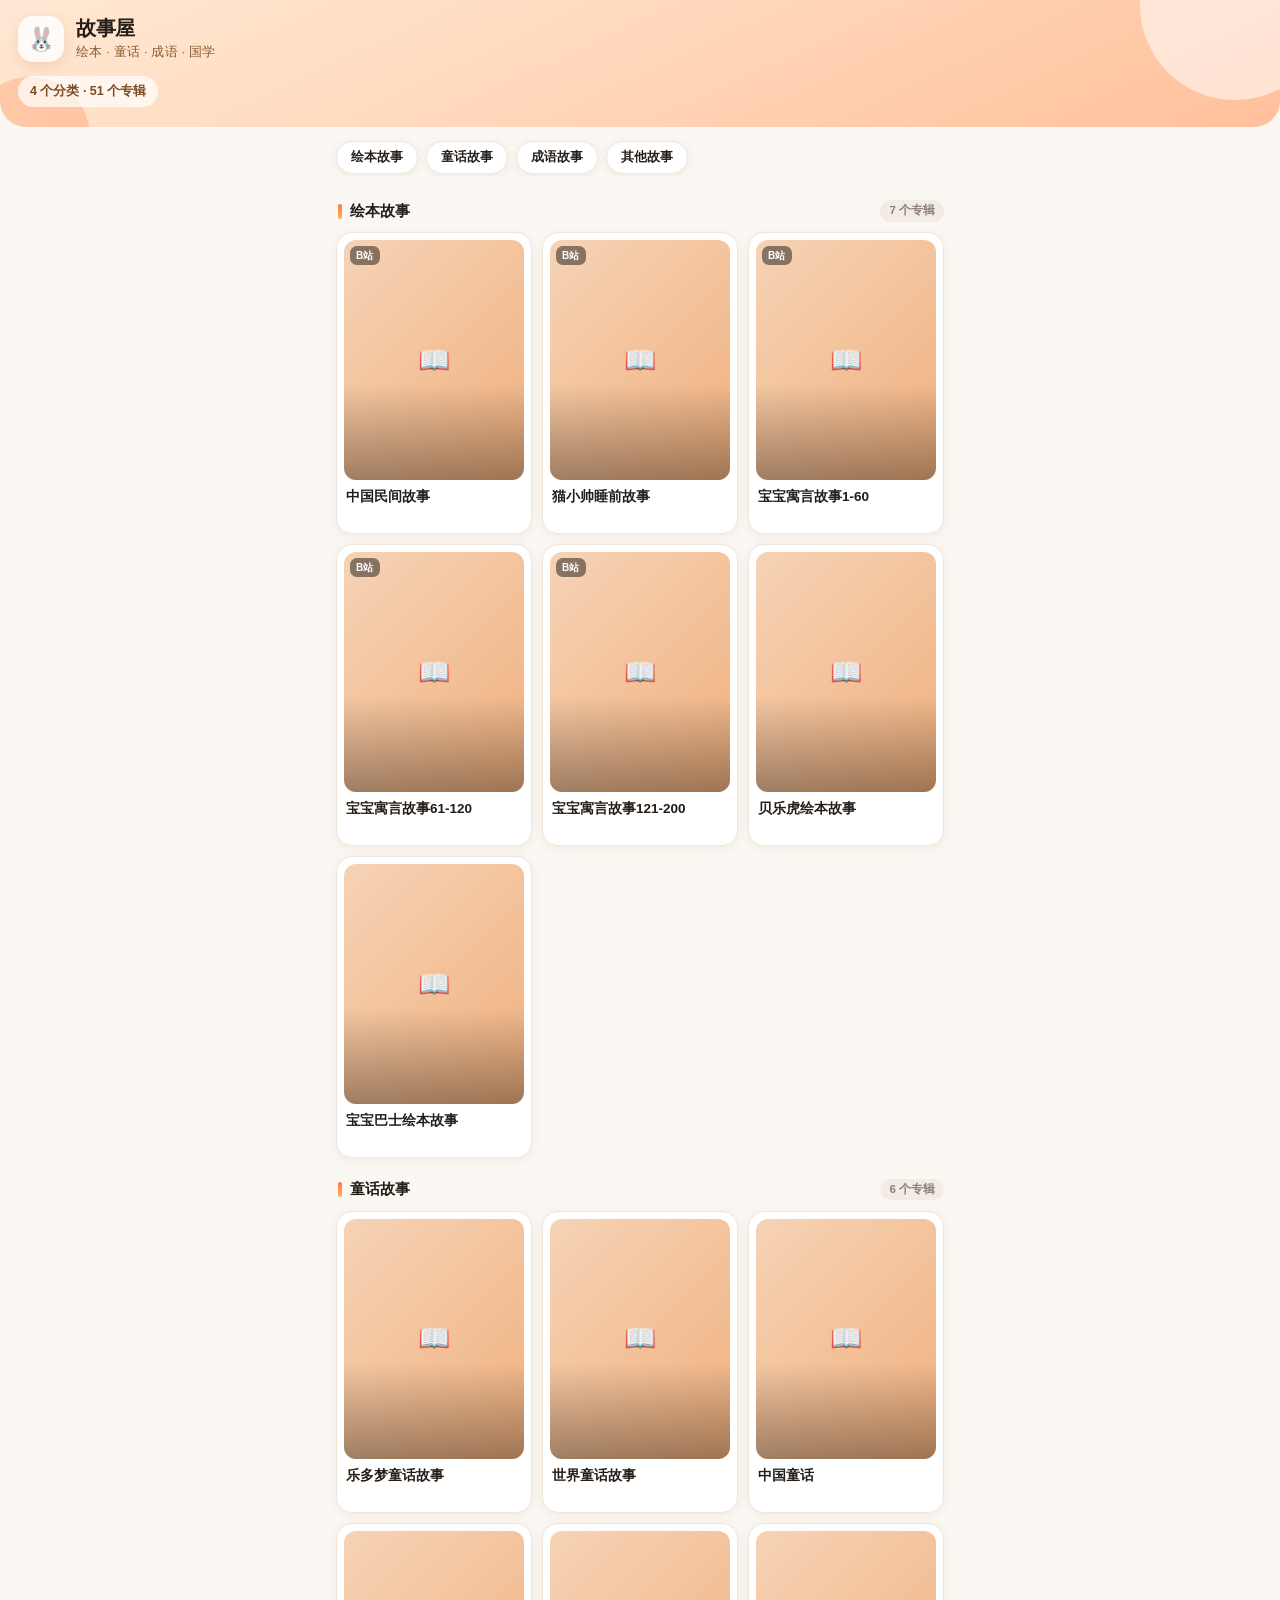
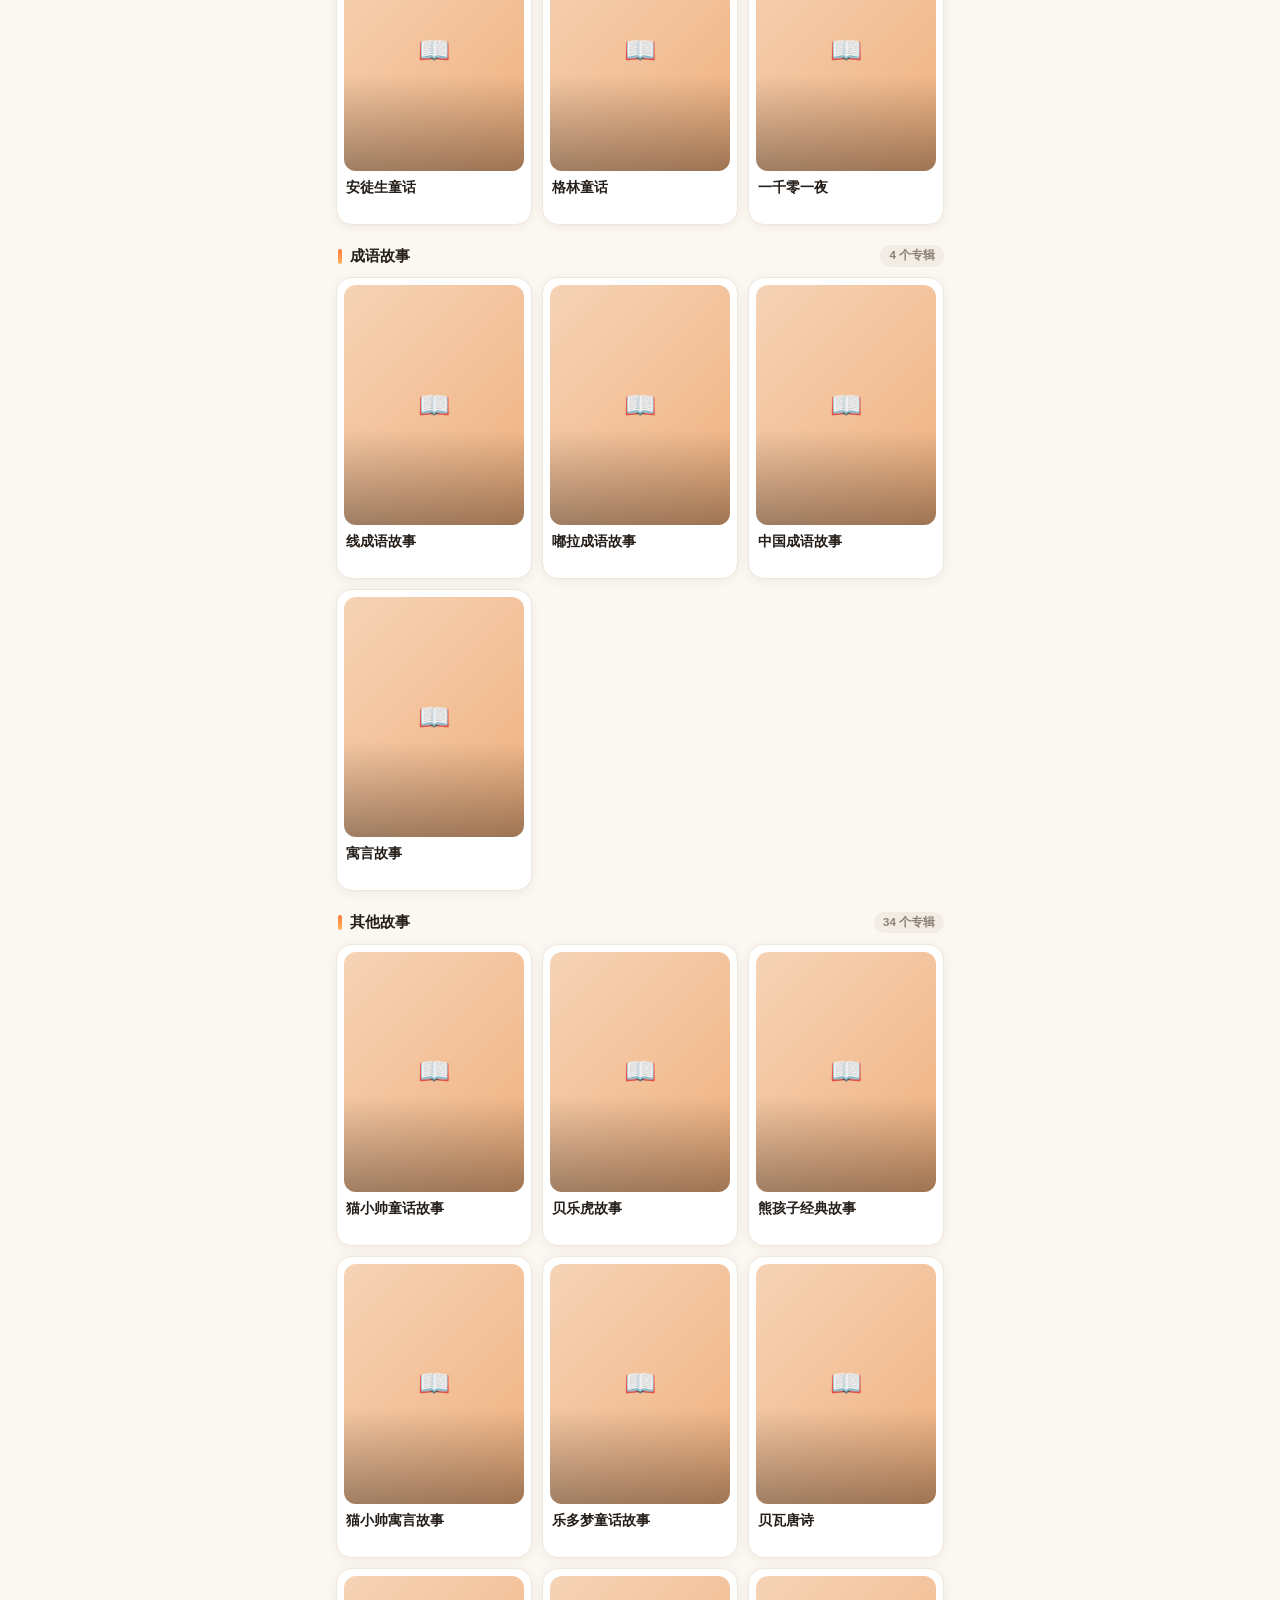
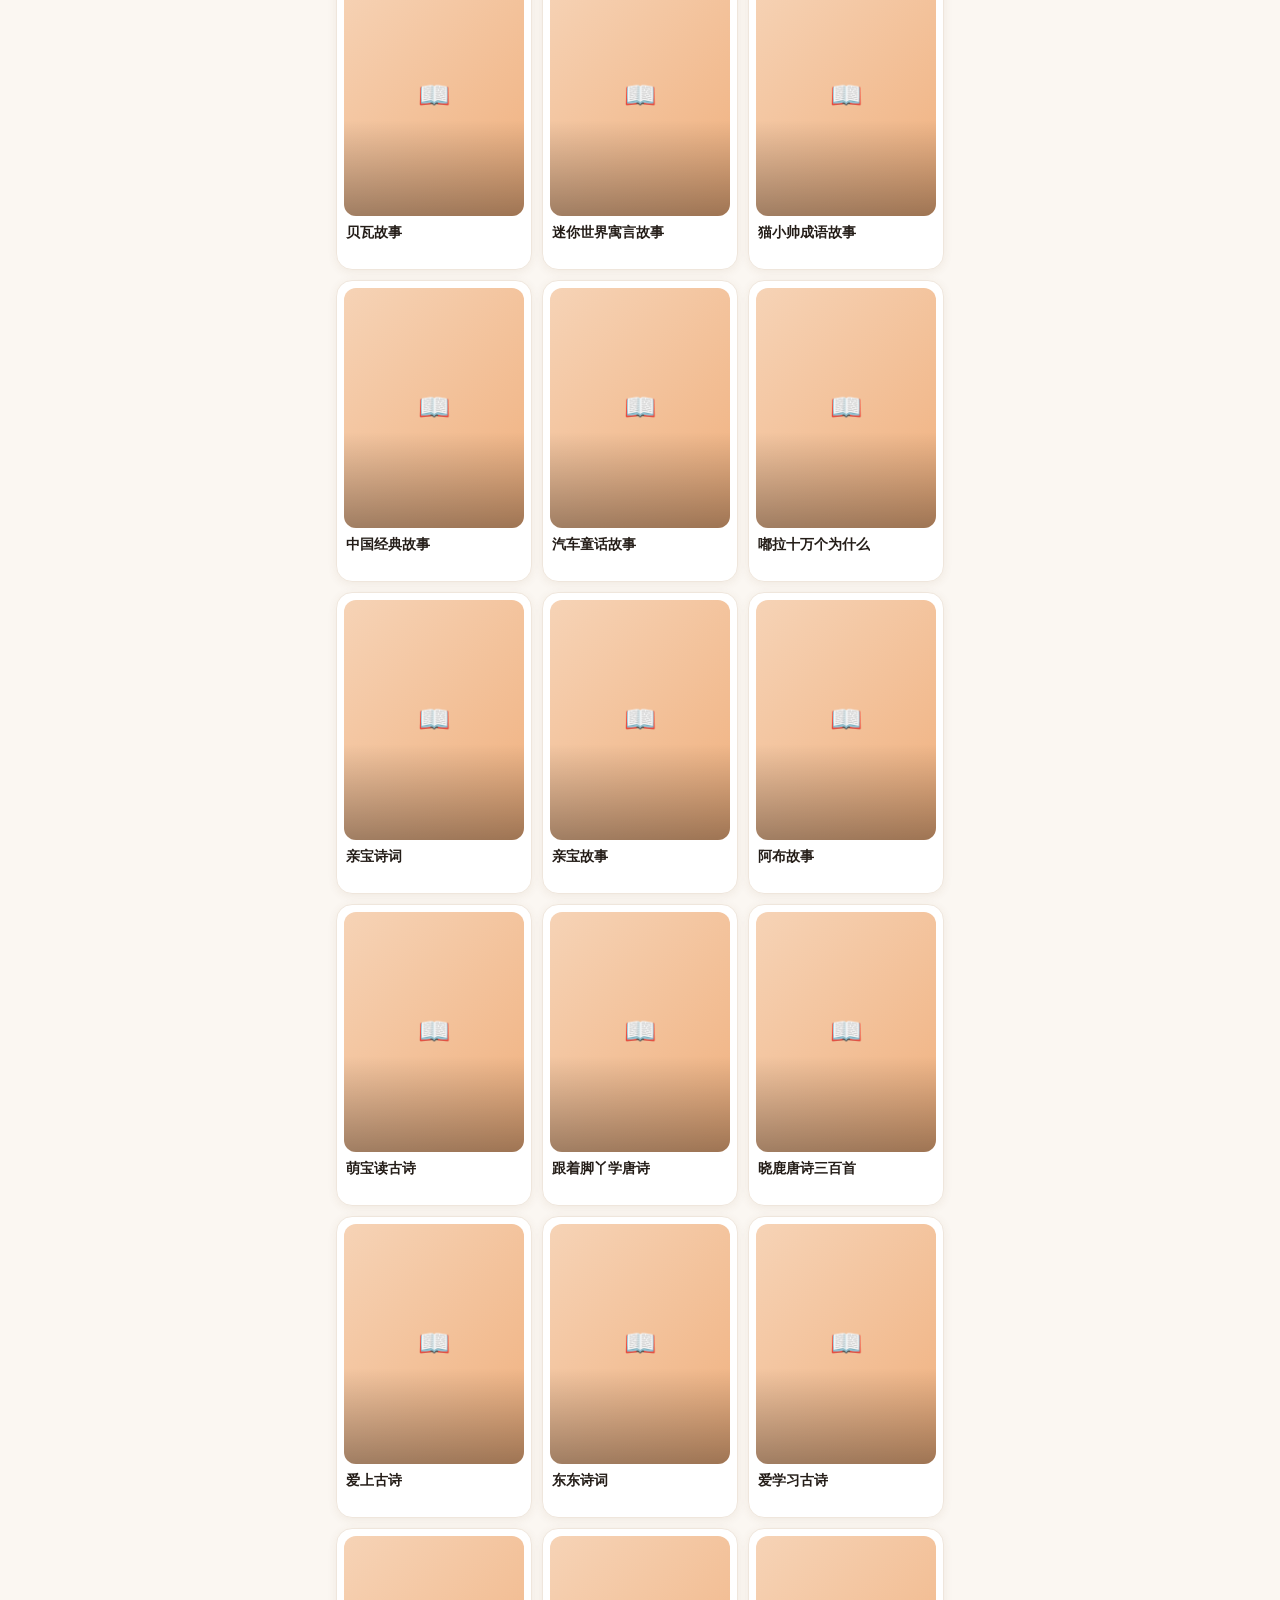
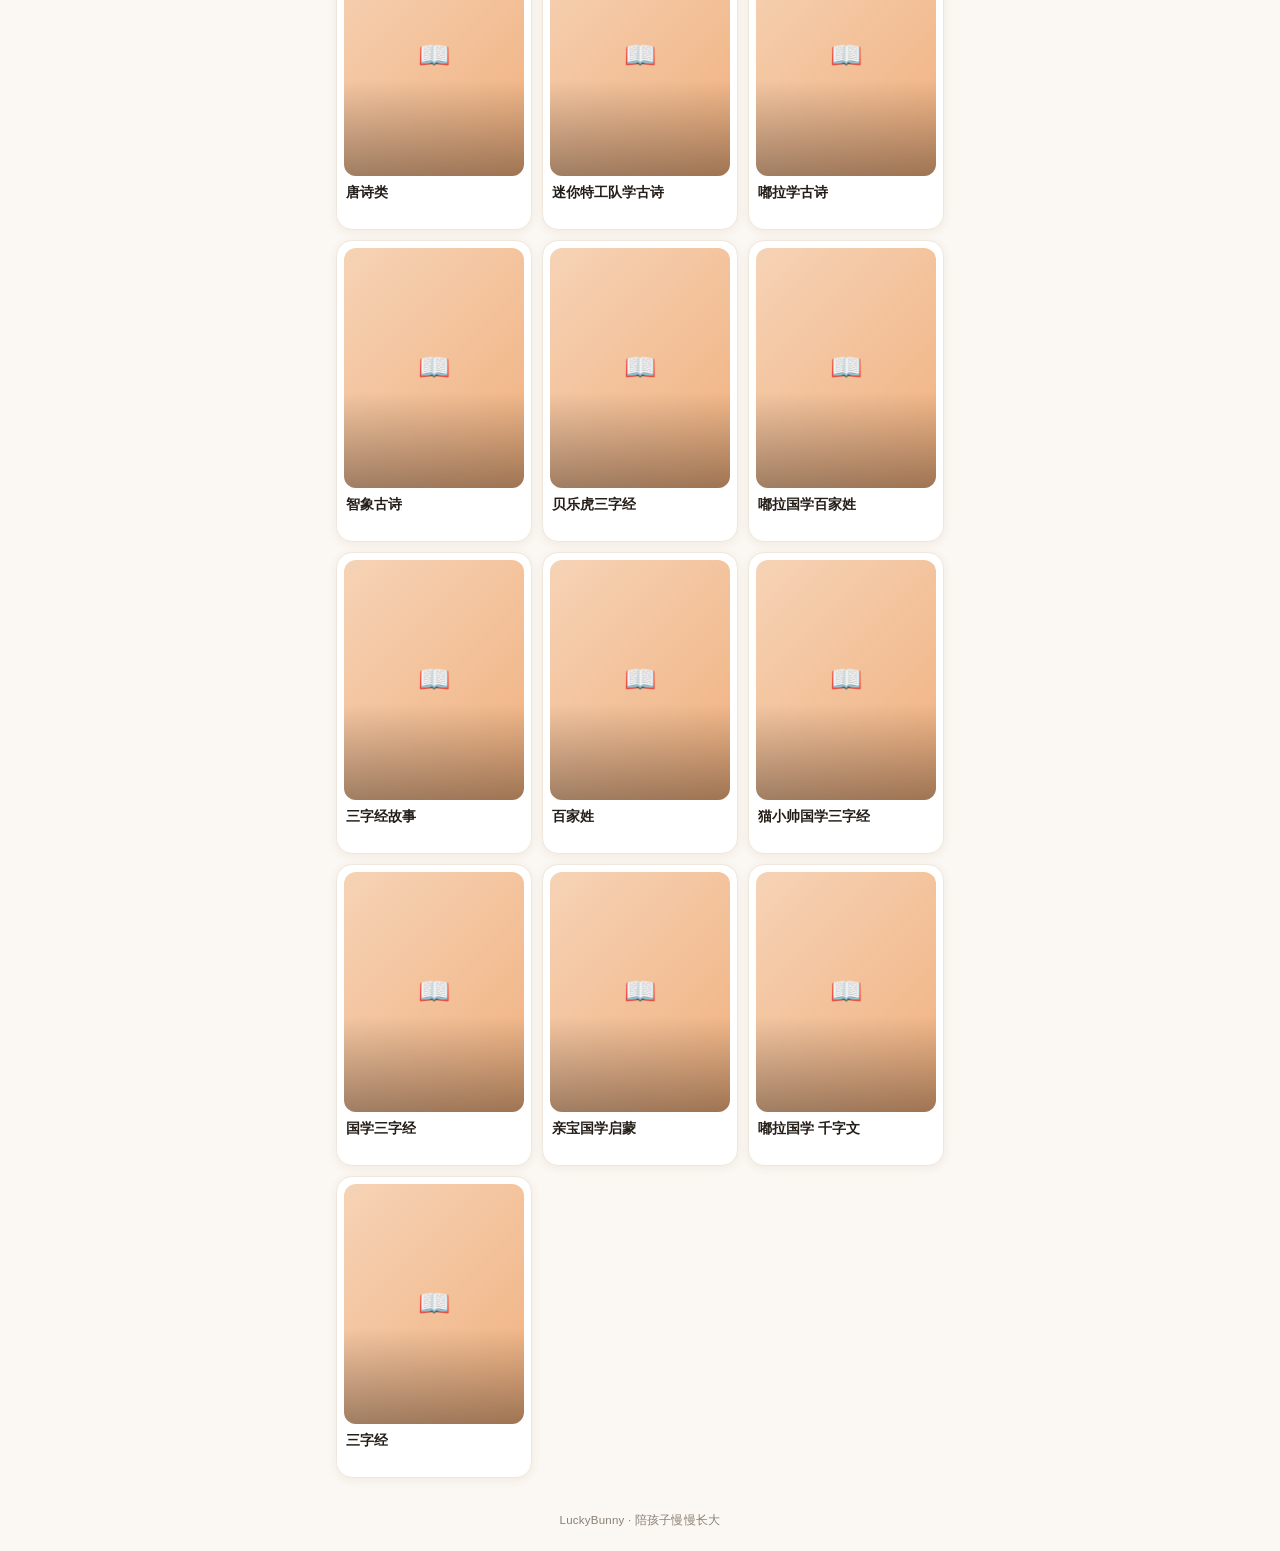
==== commit aae0c1ec: "feat(ui): 移动端重做分类首页（release）" ====
--- a/docs/index.html
+++ b/docs/index.html
@@ -9,8 +9,10 @@
     <meta name="apple-mobile-web-app-capable" content="yes">
     <meta name="apple-mobile-web-app-status-bar-style" content="default">
     <meta name="format-detection" content="telephone=no">
-    <title>LuckyBunny 故事屋</title>
-    <link rel="preconnect" href="https://vthumb.ykimg.com">
+    <link rel="icon" type="image/png" href="icons/48.png">
+    <link rel="apple-touch-icon" href="icons/192.png">
+    <link rel="manifest" href="manifest.json">
+    <title>故事屋 · LuckyBunny</title>
     <style>
         :root {
             --bg: #fbf7f2;
@@ -21,8 +23,7 @@
             --line: #efe6dc;
             --brand: #ff7a3d;
             --brand-2: #ffb45c;
-            --shadow: 0 8px 28px rgba(120, 80, 40, .10);
-            --shadow-sm: 0 2px 10px rgba(120, 80, 40, .07);
+            --shadow-sm: 0 2px 10px rgba(120, 80, 40, .08);
             --safe-t: env(safe-area-inset-top, 0px);
             --safe-b: env(safe-area-inset-bottom, 0px);
             --safe-l: env(safe-area-inset-left, 0px);
@@ -40,7 +41,6 @@
                 --brand: #ff8b52;
                 --brand-2: #ffc078;
                 --shadow-sm: 0 2px 10px rgba(0, 0, 0, .35);
-                --shadow: 0 8px 28px rgba(0, 0, 0, .45);
             }
         }
 
@@ -53,6 +53,7 @@
 
         html {
             -webkit-text-size-adjust: 100%;
+            scroll-behavior: smooth;
         }
 
         body {
@@ -69,15 +70,10 @@
             -webkit-font-smoothing: antialiased;
         }
 
-        a {
-            text-decoration: none;
-            color: inherit;
-        }
-
-        /* ============ 顶部 Header ============ */
+        /* ============ Header ============ */
         .hero {
             position: relative;
-            padding: calc(16px + var(--safe-t)) 18px 22px;
+            padding: calc(16px + var(--safe-t)) 18px 20px;
             background: linear-gradient(155deg, #ffe9d5 0%, #ffd8bb 46%, #ffc09b 100%);
             border-radius: 0 0 26px 26px;
             overflow: hidden;
@@ -96,7 +92,6 @@
             position: absolute;
             border-radius: 50%;
             z-index: -1;
-            filter: blur(2px);
         }
 
         .hero::before {
@@ -112,7 +107,7 @@
             height: 120px;
             bottom: -70px;
             left: -30px;
-            background: rgba(255, 122, 61, .28);
+            background: rgba(255, 122, 61, .26);
         }
 
         @media (prefers-color-scheme: dark) {
@@ -137,7 +132,7 @@
             flex: none;
             display: grid;
             place-items: center;
-            font-size: 24px;
+            font-size: 23px;
             border-radius: 15px;
             background: rgba(255, 255, 255, .82);
             box-shadow: 0 4px 14px rgba(170, 100, 40, .16);
@@ -173,7 +168,7 @@
             display: inline-flex;
             align-items: center;
             gap: 6px;
-            margin-top: 16px;
+            margin-top: 14px;
             padding: 6px 12px;
             font-size: 12.5px;
             font-weight: 600;
@@ -189,15 +184,48 @@
             }
         }
 
-        /* ============ 内容区 ============ */
-        .wrap {
-            padding: 6px 16px calc(28px + var(--safe-b));
+        /* ============ 分类快捷导航 ============ */
+        .tabs {
+            display: flex;
+            gap: 8px;
+            padding: 14px 16px 2px;
+            overflow-x: auto;
+            scrollbar-width: none;
             max-width: 640px;
             margin: 0 auto;
         }
 
+        .tabs::-webkit-scrollbar {
+            display: none;
+        }
+
+        .tab {
+            flex: none;
+            padding: 7px 14px;
+            font-size: 12.5px;
+            font-weight: 700;
+            color: var(--ink);
+            background: var(--card);
+            border: 1px solid var(--line);
+            border-radius: 999px;
+            box-shadow: var(--shadow-sm);
+            white-space: nowrap;
+        }
+
+        .tab:active {
+            transform: scale(.96);
+        }
+
+        /* ============ 内容 ============ */
+        .wrap {
+            padding: 4px 16px calc(28px + var(--safe-b));
+            max-width: 640px;
+            margin: 0 auto;
+        }
+
         .cat-block {
             margin-top: 20px;
+            scroll-margin-top: 12px;
         }
 
         .cat-head {
@@ -208,17 +236,17 @@
             padding-left: 2px;
         }
 
-        .cat-head h2 {
-            font-size: 15px;
-            font-weight: 800;
-            letter-spacing: -.01em;
-        }
-
         .cat-head .dot {
             width: 4px;
             height: 15px;
             border-radius: 3px;
             background: linear-gradient(180deg, var(--brand), var(--brand-2));
+        }
+
+        .cat-head h2 {
+            font-size: 15px;
+            font-weight: 800;
+            letter-spacing: -.01em;
         }
 
         .cat-head .count {
@@ -231,20 +259,26 @@
             padding: 2px 9px;
         }
 
-        .cat-list {
+        .grid {
             display: grid;
+            grid-template-columns: repeat(2, 1fr);
             gap: 10px;
         }
 
-        .card {
+        @media (min-width: 560px) {
+            .grid {
+                grid-template-columns: repeat(3, 1fr);
+            }
+        }
+
+        .album {
             display: flex;
-            align-items: center;
-            gap: 12px;
+            flex-direction: column;
             width: 100%;
-            padding: 10px;
+            padding: 7px;
             background: var(--card);
             border: 1px solid var(--line);
-            border-radius: 18px;
+            border-radius: 16px;
             box-shadow: var(--shadow-sm);
             cursor: pointer;
             text-align: left;
@@ -254,25 +288,23 @@
             animation: rise .45s cubic-bezier(.2, .8, .3, 1) both;
         }
 
-        .card:active {
-            transform: scale(.975);
-            box-shadow: 0 1px 6px rgba(120, 80, 40, .08);
-        }
-
-        .thumb {
+        .album:active {
+            transform: scale(.965);
+        }
+
+        .cover {
             position: relative;
-            width: 74px;
-            height: 74px;
-            flex: none;
-            border-radius: 14px;
+            width: 100%;
+            aspect-ratio: 3 / 4;
+            border-radius: 12px;
             overflow: hidden;
-            background: linear-gradient(135deg, var(--brand-2), var(--brand));
+            background: linear-gradient(135deg, #f6d3b6, #f0b07e);
             display: grid;
             place-items: center;
             font-size: 26px;
         }
 
-        .thumb img {
+        .cover img {
             position: absolute;
             inset: 0;
             width: 100%;
@@ -281,41 +313,38 @@
             display: block;
         }
 
-        .body {
-            flex: 1;
-            min-width: 0;
-        }
-
-        .title {
-            font-size: 15.5px;
+        .cover .src {
+            position: absolute;
+            left: 6px;
+            top: 6px;
+            padding: 2px 6px;
+            font-size: 10px;
+            font-weight: 700;
+            letter-spacing: .02em;
+            color: #fff;
+            background: rgba(0, 0, 0, .45);
+            border-radius: 7px;
+            backdrop-filter: blur(4px);
+        }
+
+        .cover .veil {
+            position: absolute;
+            inset: auto 0 0 0;
+            height: 40%;
+            background: linear-gradient(to top, rgba(0, 0, 0, .34), transparent);
+            pointer-events: none;
+        }
+
+        .name {
+            margin: 8px 2px 2px;
+            font-size: 13.5px;
             font-weight: 700;
             line-height: 1.35;
             display: -webkit-box;
             -webkit-line-clamp: 2;
             -webkit-box-orient: vertical;
             overflow: hidden;
-        }
-
-        .sub {
-            margin-top: 4px;
-            font-size: 12.5px;
-            color: var(--sub);
-        }
-
-        .chev {
-            width: 30px;
-            height: 30px;
-            flex: none;
-            display: grid;
-            place-items: center;
-            border-radius: 50%;
-            color: var(--brand);
-            background: var(--bg-soft);
-        }
-
-        .chev svg {
-            width: 14px;
-            height: 14px;
+            min-height: 36px;
         }
 
         @keyframes rise {
@@ -333,23 +362,14 @@
         /* ============ 骨架屏 ============ */
         .sk {
             margin-top: 20px;
-        }
-
-        .sk-line {
-            height: 15px;
-            width: 96px;
-            border-radius: 8px;
-            margin-bottom: 12px;
+            display: grid;
+            grid-template-columns: repeat(2, 1fr);
+            gap: 10px;
         }
 
         .sk-card {
-            height: 94px;
-            border-radius: 18px;
-            margin-bottom: 10px;
-        }
-
-        .sk-line,
-        .sk-card {
+            aspect-ratio: 3 / 4.55;
+            border-radius: 16px;
             background: linear-gradient(90deg, var(--bg-soft) 25%, #fff 50%, var(--bg-soft) 75%);
             background-size: 200% 100%;
             animation: shimmer 1.4s infinite linear;
@@ -357,8 +377,6 @@
         }
 
         @media (prefers-color-scheme: dark) {
-
-            .sk-line,
             .sk-card {
                 background: linear-gradient(90deg, #221c18 25%, #2c2521 50%, #221c18 75%);
                 background-size: 200% 100%;
@@ -375,7 +393,6 @@
             }
         }
 
-        /* ============ 空/错误态 ============ */
         .state {
             display: none;
             padding: 48px 20px;
@@ -391,7 +408,7 @@
         }
 
         footer {
-            padding: 8px 0 calc(20px + var(--safe-b));
+            padding: 6px 16px calc(22px + var(--safe-b));
             text-align: center;
             font-size: 11.5px;
             color: var(--sub);
@@ -405,19 +422,20 @@
         <div class="brand">
             <div class="badge">🐰</div>
             <div class="brand-text">
-                <h1>LuckyBunny 故事屋</h1>
-                <p>绘本 · 童话 · 睡前故事</p>
+                <h1>故事屋</h1>
+                <p>绘本 · 童话 · 成语 · 国学</p>
             </div>
         </div>
         <div class="hero-meta" id="heroMeta">正在整理故事…</div>
     </header>
 
+    <nav class="tabs" id="tabs" style="display:none"></nav>
+
     <main class="wrap" id="app">
         <div class="sk" id="skeleton">
-            <div class="sk-line"></div>
             <div class="sk-card"></div>
             <div class="sk-card"></div>
-            <div class="sk-line"></div>
+            <div class="sk-card"></div>
             <div class="sk-card"></div>
         </div>
         <div class="state" id="state">
@@ -430,12 +448,21 @@
 
     <script type="text/javascript" src="js/httpclient.js"></script>
     <script>
+        // 注册 Service Worker（用于离线可用）
+        (function () {
+            if (!('serviceWorker' in navigator)) return;
+            navigator.serviceWorker.register('js/sw.js').catch(function (e) {
+                console.warn('SW 注册失败：', e);
+            });
+        })();
+
         (function () {
             var app = document.getElementById('app');
             var skeleton = document.getElementById('skeleton');
             var state = document.getElementById('state');
             var stateText = document.getElementById('stateText');
             var heroMeta = document.getElementById('heroMeta');
+            var tabs = document.getElementById('tabs');
 
             function esc(str) {
                 return String(str == null ? '' : str).replace(/[&<>"']/g, function (c) {
@@ -443,8 +470,8 @@
                 });
             }
 
+            // https 页面下 http 图片会被拦截，能升级就升级
             function safeIcon(url) {
-                // GitHub Pages 为 https，http 图片会被浏览器拦截，这里能升级就升级
                 if (!url) return '';
                 if (location.protocol === 'https:' && /^http:\/\//.test(url)) {
                     return url.replace(/^http:\/\//, 'https://');
@@ -453,7 +480,7 @@
             }
 
             function showState(text) {
-                skeleton.style.display = 'none';
+                if (skeleton) skeleton.style.display = 'none';
                 state.style.display = 'block';
                 stateText.textContent = text;
                 heroMeta.textContent = '暂无故事';
@@ -461,17 +488,19 @@
 
             function render(data) {
                 var frag = document.createDocumentFragment();
+                var tabFrag = document.createDocumentFragment();
                 var cateCount = 0;
-                var mediaCount = 0;
-
-                Object.keys(data || {}).forEach(function (cateName) {
+                var albumCount = 0;
+
+                Object.keys(data || {}).forEach(function (cateName, ci) {
                     var list = data[cateName] || [];
                     if (!list.length) return;
                     cateCount++;
-                    mediaCount += list.length;
+                    albumCount += list.length;
 
                     var block = document.createElement('section');
                     block.className = 'cat-block';
+                    block.id = 'cat-' + ci;
 
                     var head = document.createElement('div');
                     head.className = 'cat-head';
@@ -479,58 +508,81 @@
                         '</h2><span class="count">' + list.length + ' 个专辑</span>';
                     block.appendChild(head);
 
-                    var wrapList = document.createElement('div');
-                    wrapList.className = 'cat-list';
+                    var grid = document.createElement('div');
+                    grid.className = 'grid';
 
                     list.forEach(function (item, i) {
-                        var btn = document.createElement('button');
-                        btn.className = 'card';
-                        btn.type = 'button';
-                        btn.style.animationDelay = (i * 60) + 'ms';
-                        btn.setAttribute('aria-label', item.name);
-
-                        var thumb = document.createElement('div');
-                        thumb.className = 'thumb';
-                        thumb.innerHTML = '<span>📖</span>';
+                        var card = document.createElement('button');
+                        card.className = 'album';
+                        card.type = 'button';
+                        card.style.animationDelay = Math.min(i * 35, 300) + 'ms';
+                        card.setAttribute('aria-label', item.name);
+
+                        var cover = document.createElement('div');
+                        cover.className = 'cover';
+                        cover.innerHTML = '<span>📖</span>';
+
                         if (item.icon) {
                             var img = document.createElement('img');
                             img.src = safeIcon(item.icon);
                             img.alt = item.name || '';
-                            img.loading = 'lazy';
+                            img.loading = i < 6 ? 'eager' : 'lazy';
                             img.decoding = 'async';
                             img.onerror = function () { img.remove(); };
-                            thumb.appendChild(img);
+                            cover.appendChild(img);
                         }
 
-                        var body = document.createElement('div');
-                        body.className = 'body';
-                        body.innerHTML = '<div class="title">' + esc(item.name) +
-                            '</div><div class="sub">点击进入，边看边听</div>';
-
-                        var chev = document.createElement('span');
-                        chev.className = 'chev';
-                        chev.innerHTML = '<svg viewBox="0 0 24 24" fill="none" stroke="currentColor" stroke-width="2.4" stroke-linecap="round" stroke-linejoin="round"><path d="M9 18l6-6-6-6"/></svg>';
-
-                        btn.appendChild(thumb);
-                        btn.appendChild(body);
-                        btn.appendChild(chev);
-
-                        btn.addEventListener('click', function () {
-                            window.location.href = 'cate.html?id=' + encodeURIComponent(item.id);
+                        if (item.source === 'bilibili') {
+                            var tag = document.createElement('span');
+                            tag.className = 'src';
+                            tag.textContent = 'B站';
+                            cover.appendChild(tag);
+                        }
+
+                        var veil = document.createElement('span');
+                        veil.className = 'veil';
+                        cover.appendChild(veil);
+
+                        var name = document.createElement('div');
+                        name.className = 'name';
+                        name.textContent = item.name || '未命名专辑';
+
+                        card.appendChild(cover);
+                        card.appendChild(name);
+
+                        card.addEventListener('click', function () {
+                            var target = item.source === 'bilibili' ? 'cate_bilibili.html' : 'cate.html';
+                            window.location.href = target + '?id=' + encodeURIComponent(item.id);
                         });
 
-                        wrapList.appendChild(btn);
+                        grid.appendChild(card);
                     });
 
-                    block.appendChild(wrapList);
+                    block.appendChild(grid);
                     frag.appendChild(block);
+
+                    // 顶部快捷分类
+                    var tab = document.createElement('button');
+                    tab.className = 'tab';
+                    tab.type = 'button';
+                    tab.textContent = cateName;
+                    tab.addEventListener('click', function () {
+                        var el = document.getElementById('cat-' + ci);
+                        if (el) el.scrollIntoView({ behavior: 'smooth', block: 'start' });
+                    });
+                    tabFrag.appendChild(tab);
                 });
 
-                skeleton.remove();
-                app.appendChild(frag);
-                heroMeta.textContent = cateCount + ' 个分类 · ' + mediaCount + ' 个专辑';
-
-                if (!cateCount) showState('故事还在路上，稍后再来看看吧');
+                skeleton.style.display = 'none';
+                app.insertBefore(frag, state);
+                heroMeta.textContent = cateCount + ' 个分类 · ' + albumCount + ' 个专辑';
+
+                if (!cateCount) {
+                    showState('故事还在路上，稍后再来看看吧');
+                } else {
+                    tabs.appendChild(tabFrag);
+                    tabs.style.display = 'flex';
+                }
             }
 
             if (typeof makeRequest !== 'function') {
@@ -546,7 +598,6 @@
                 render(data);
             });
 
-            // 兜底：8 秒还没返回则提示
             setTimeout(function () {
                 if (!done) showState('加载有点慢，请检查网络后刷新');
             }, 8000);
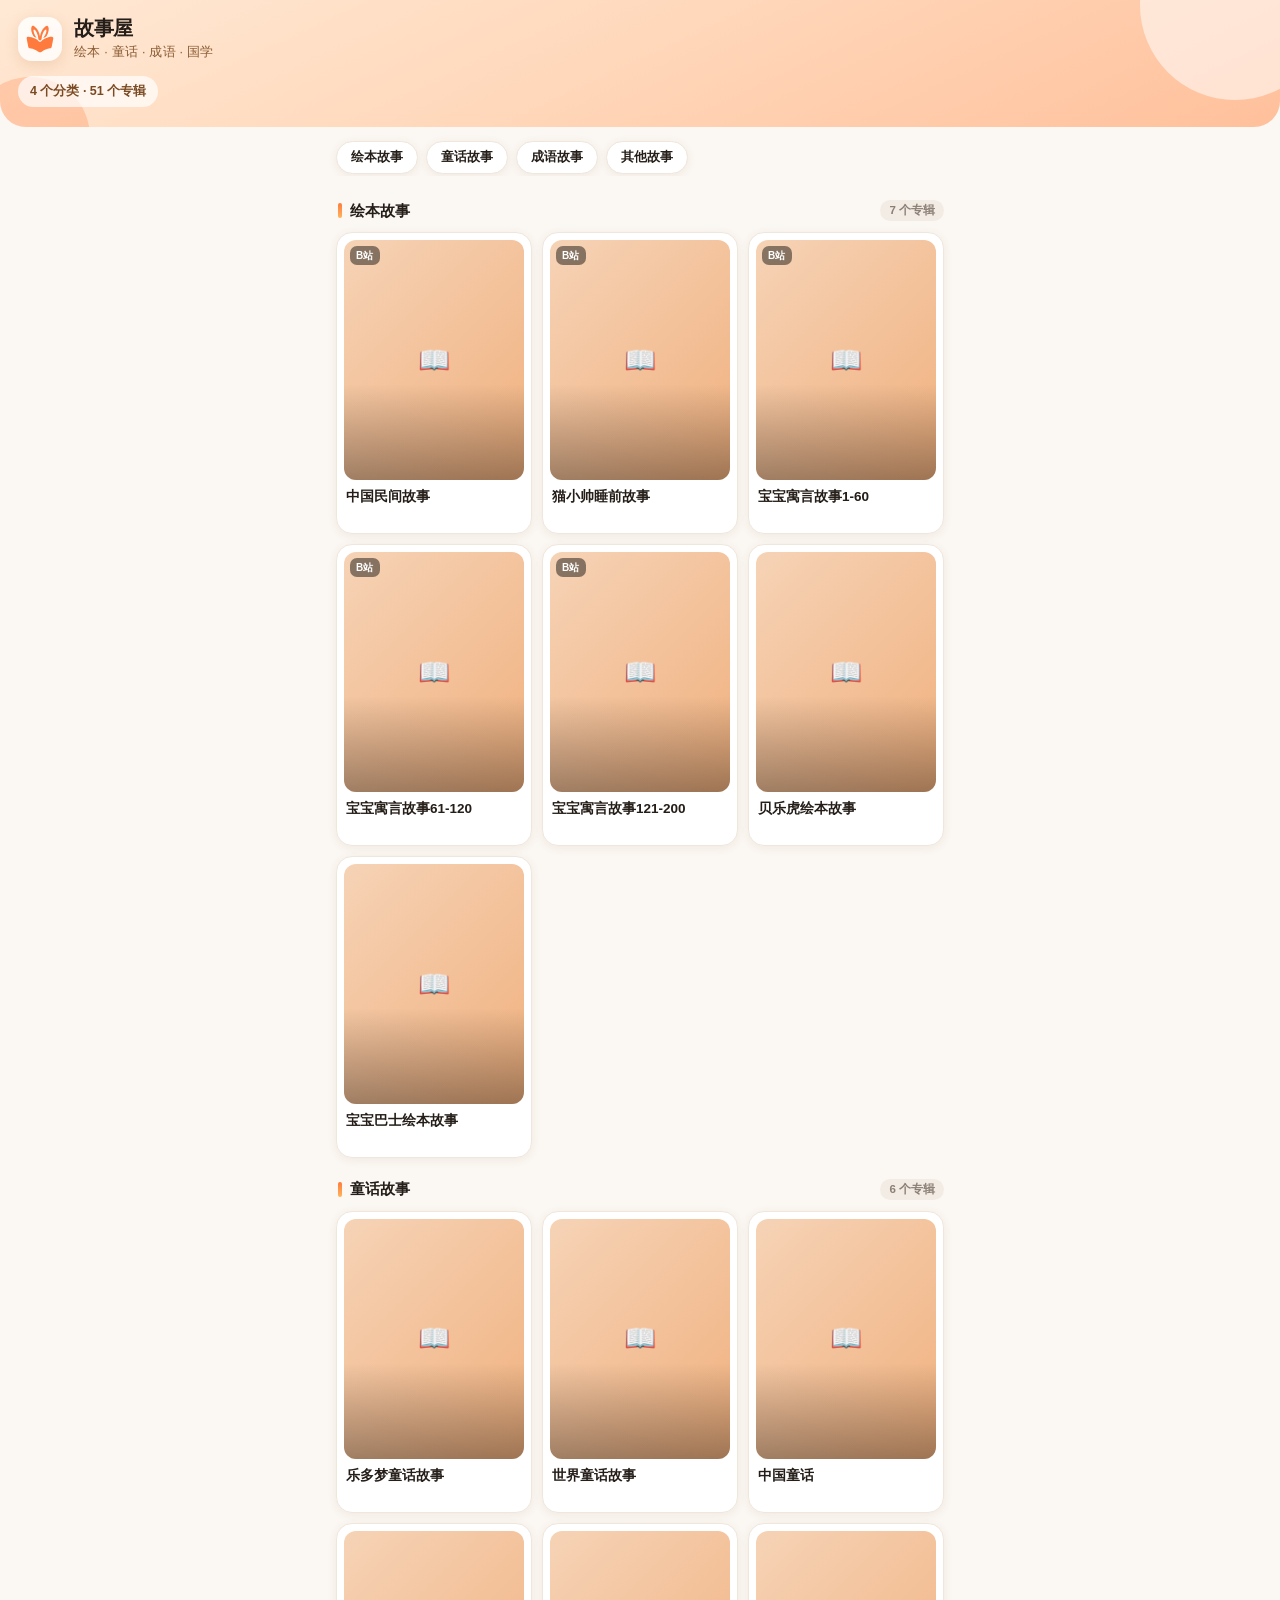
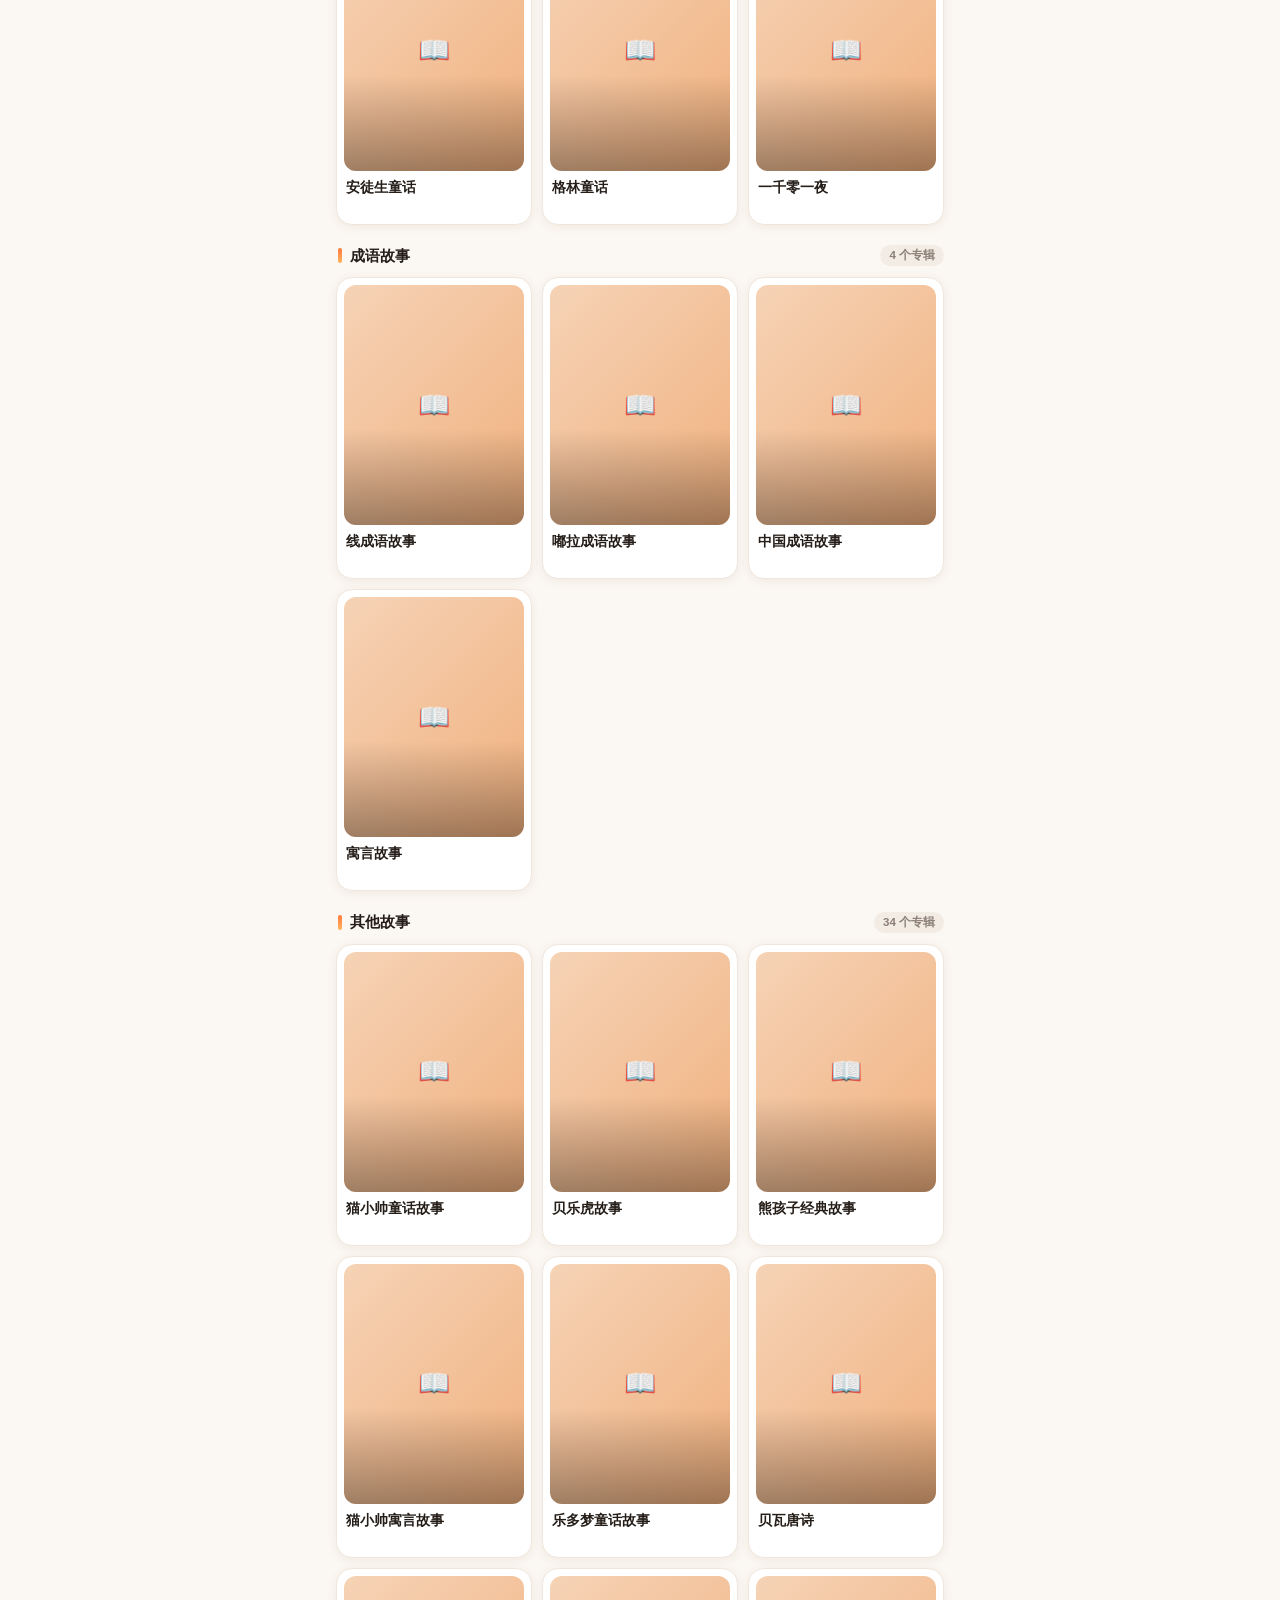
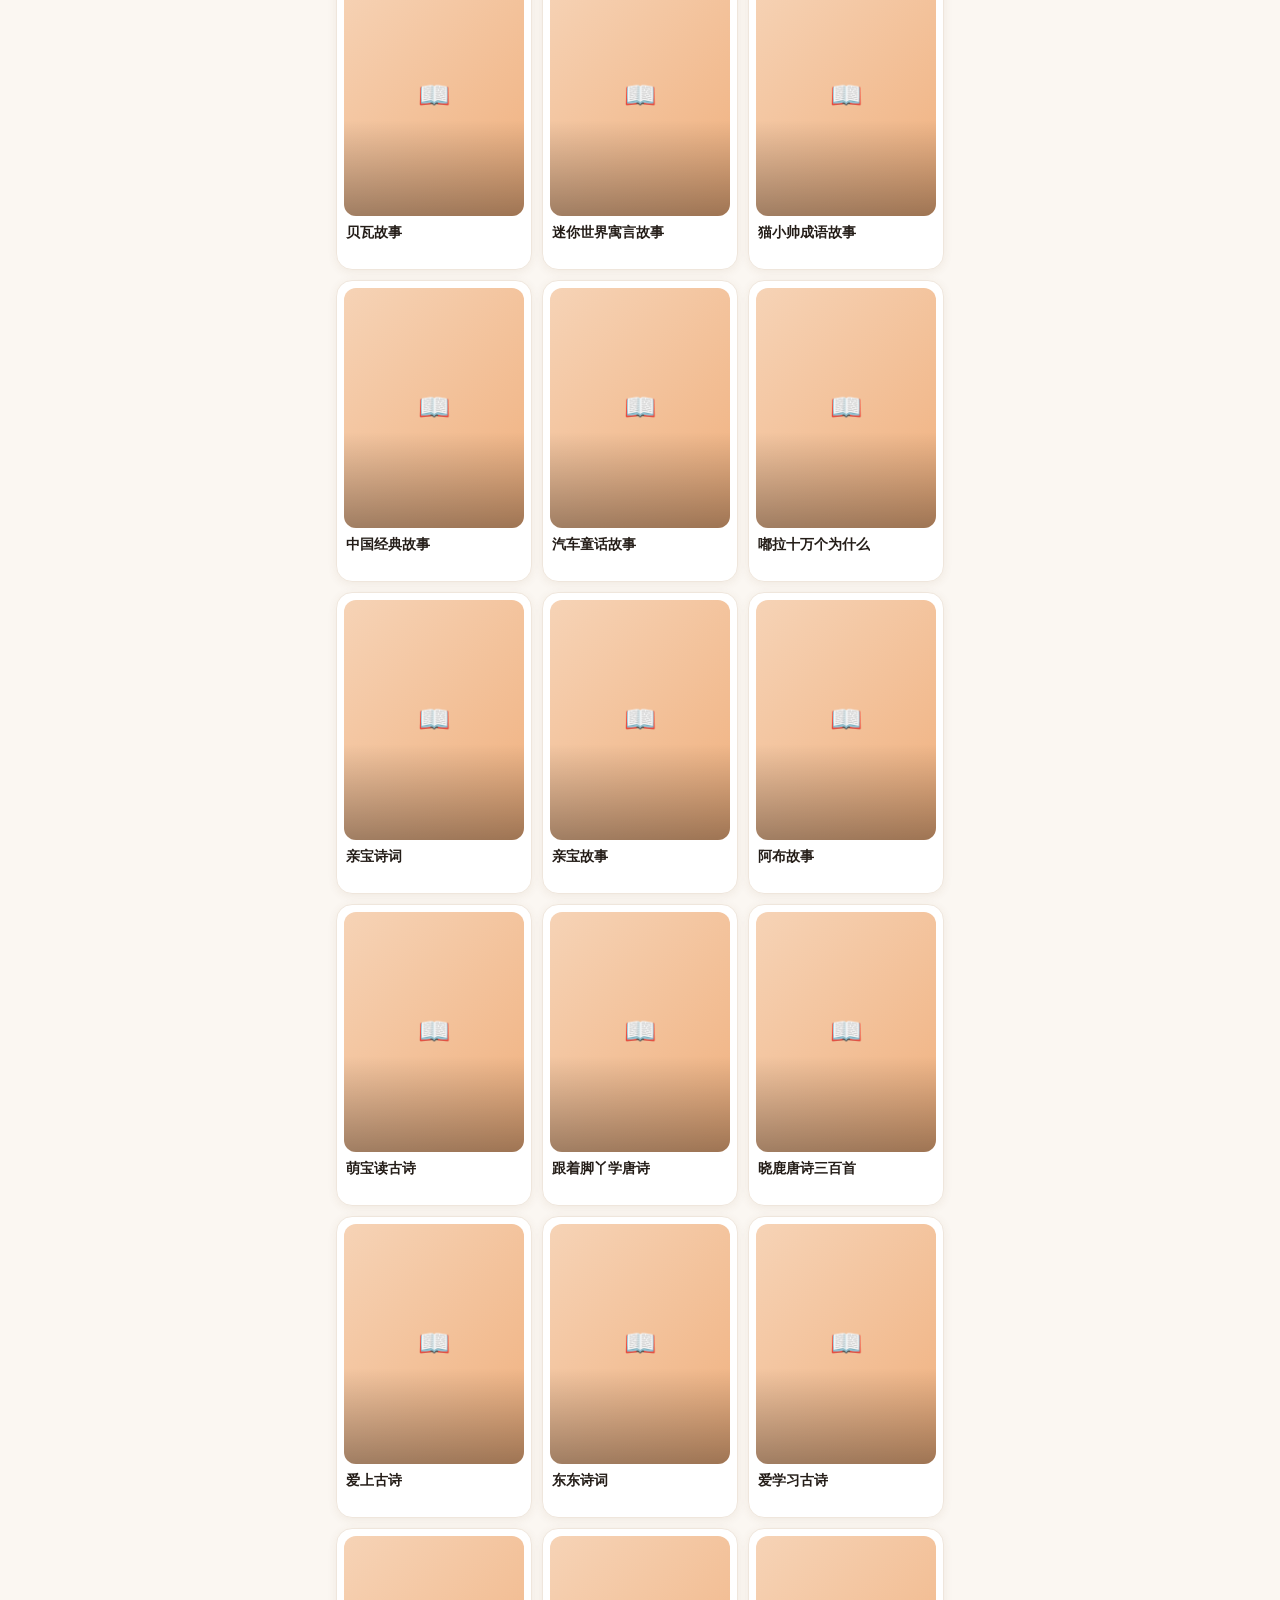
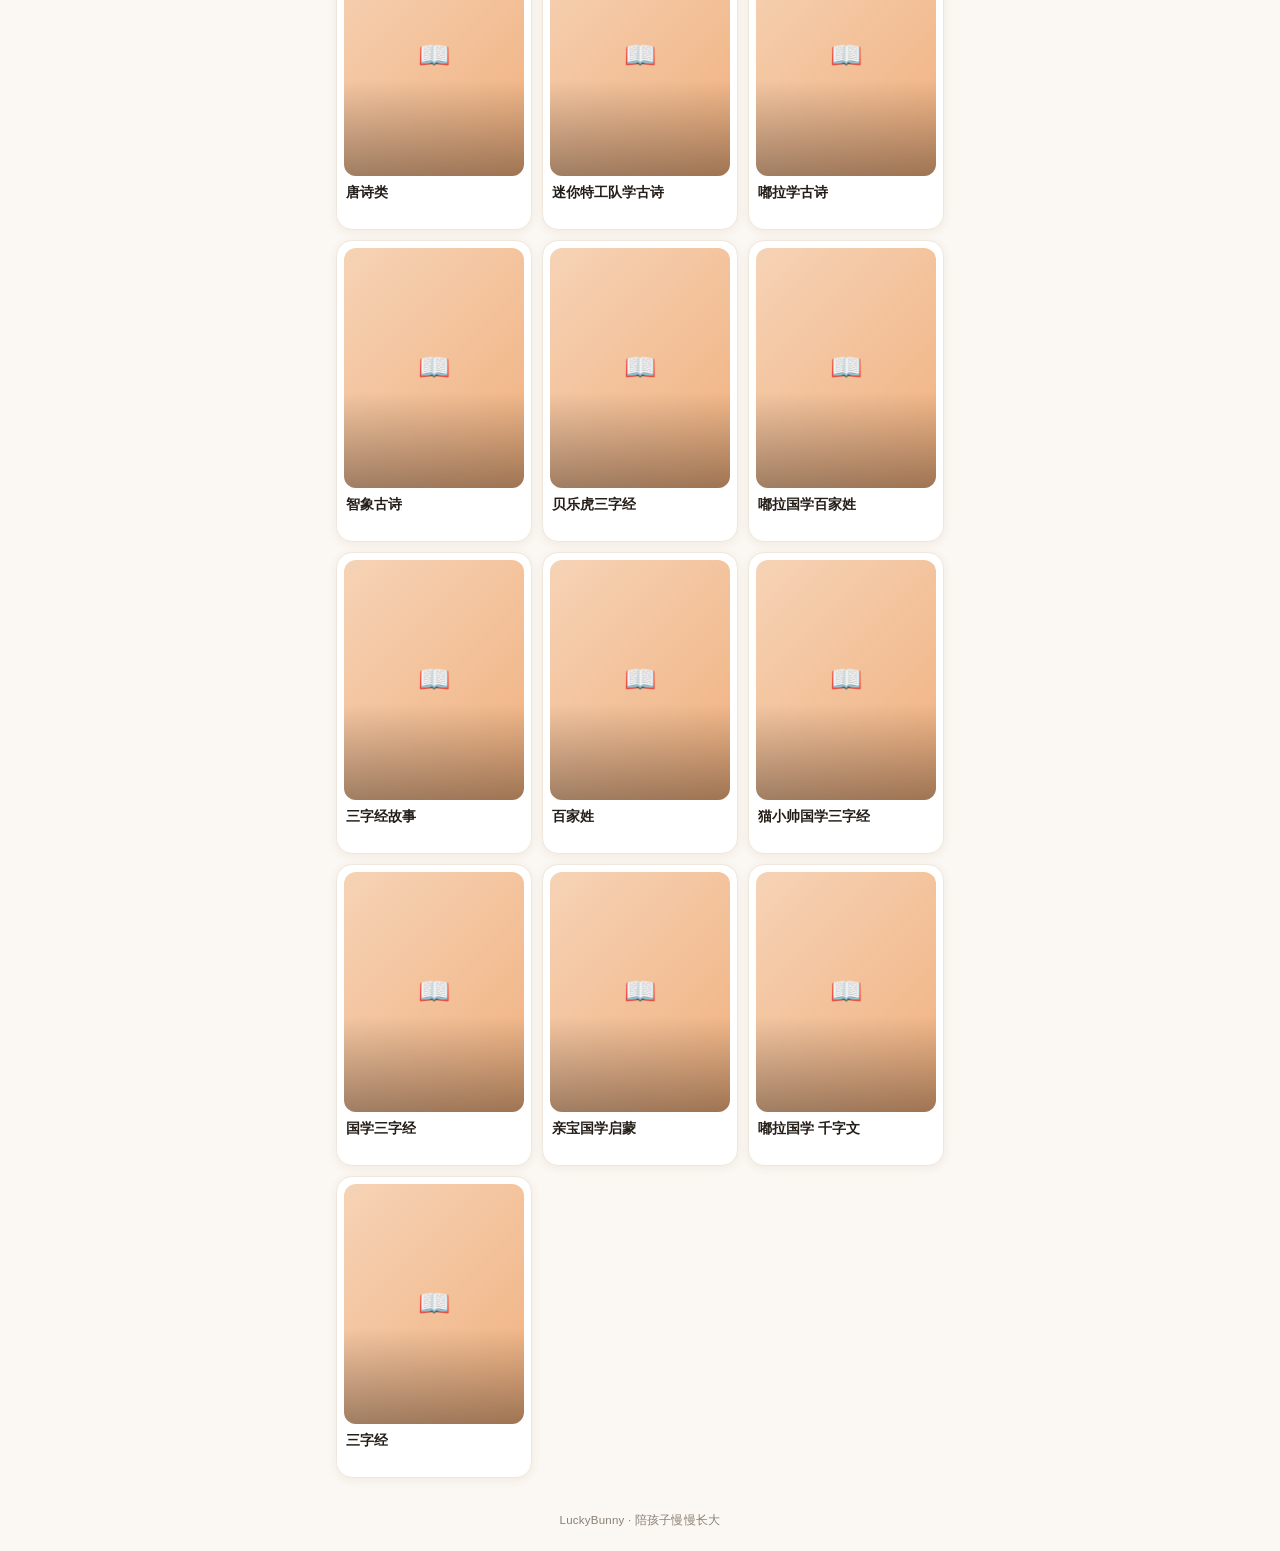
==== commit 85489ef0: "feat(ui): 页头图标换为新 Logo" ====
--- a/docs/index.html
+++ b/docs/index.html
@@ -127,15 +127,22 @@
         }
 
         .badge {
-            width: 46px;
-            height: 46px;
+            width: 44px;
+            height: 44px;
             flex: none;
             display: grid;
             place-items: center;
-            font-size: 23px;
-            border-radius: 15px;
+            border-radius: 14px;
             background: rgba(255, 255, 255, .82);
             box-shadow: 0 4px 14px rgba(170, 100, 40, .16);
+            overflow: hidden;
+        }
+
+        .badge img {
+            width: 40px;
+            height: 40px;
+            display: block;
+            object-fit: contain;
         }
 
         @media (prefers-color-scheme: dark) {
@@ -420,7 +427,7 @@
 <body>
     <header class="hero">
         <div class="brand">
-            <div class="badge">🐰</div>
+            <div class="badge"><img src="icons/logo.svg" alt="故事屋"></div>
             <div class="brand-text">
                 <h1>故事屋</h1>
                 <p>绘本 · 童话 · 成语 · 国学</p>
